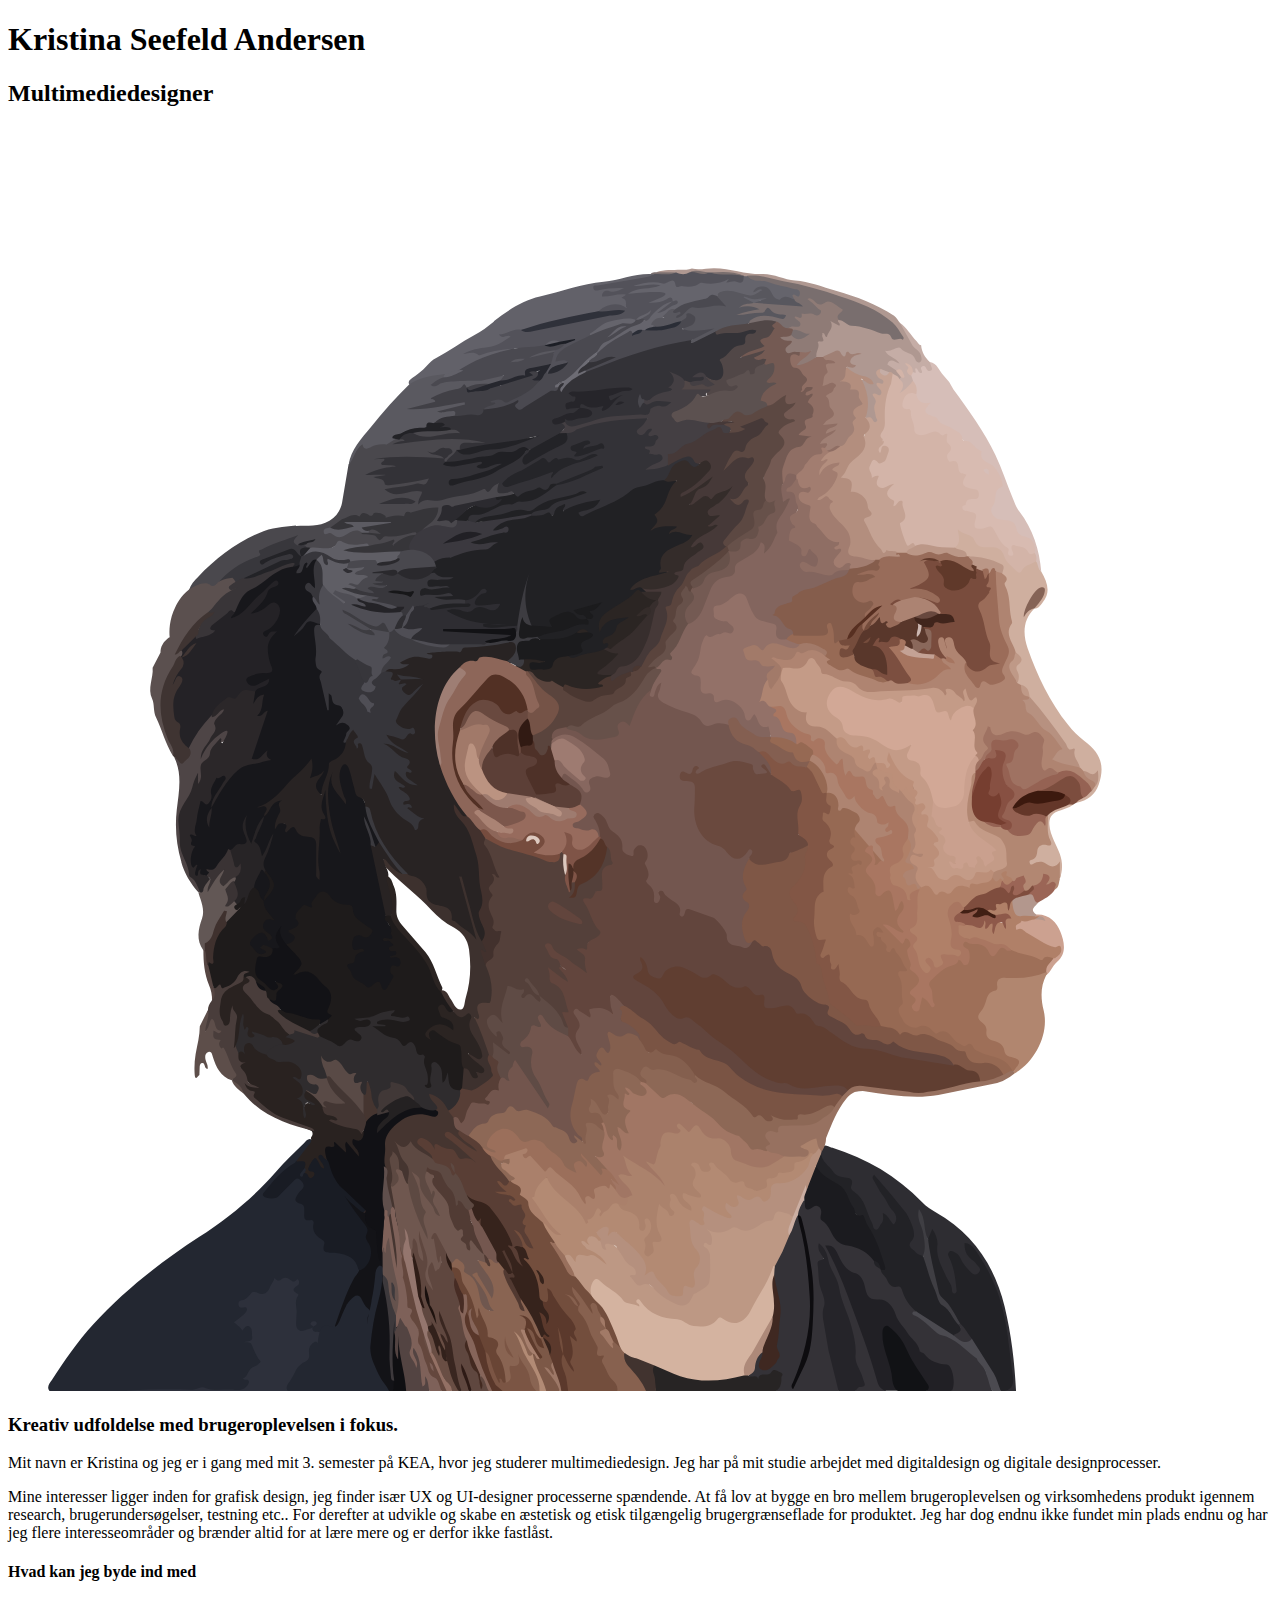
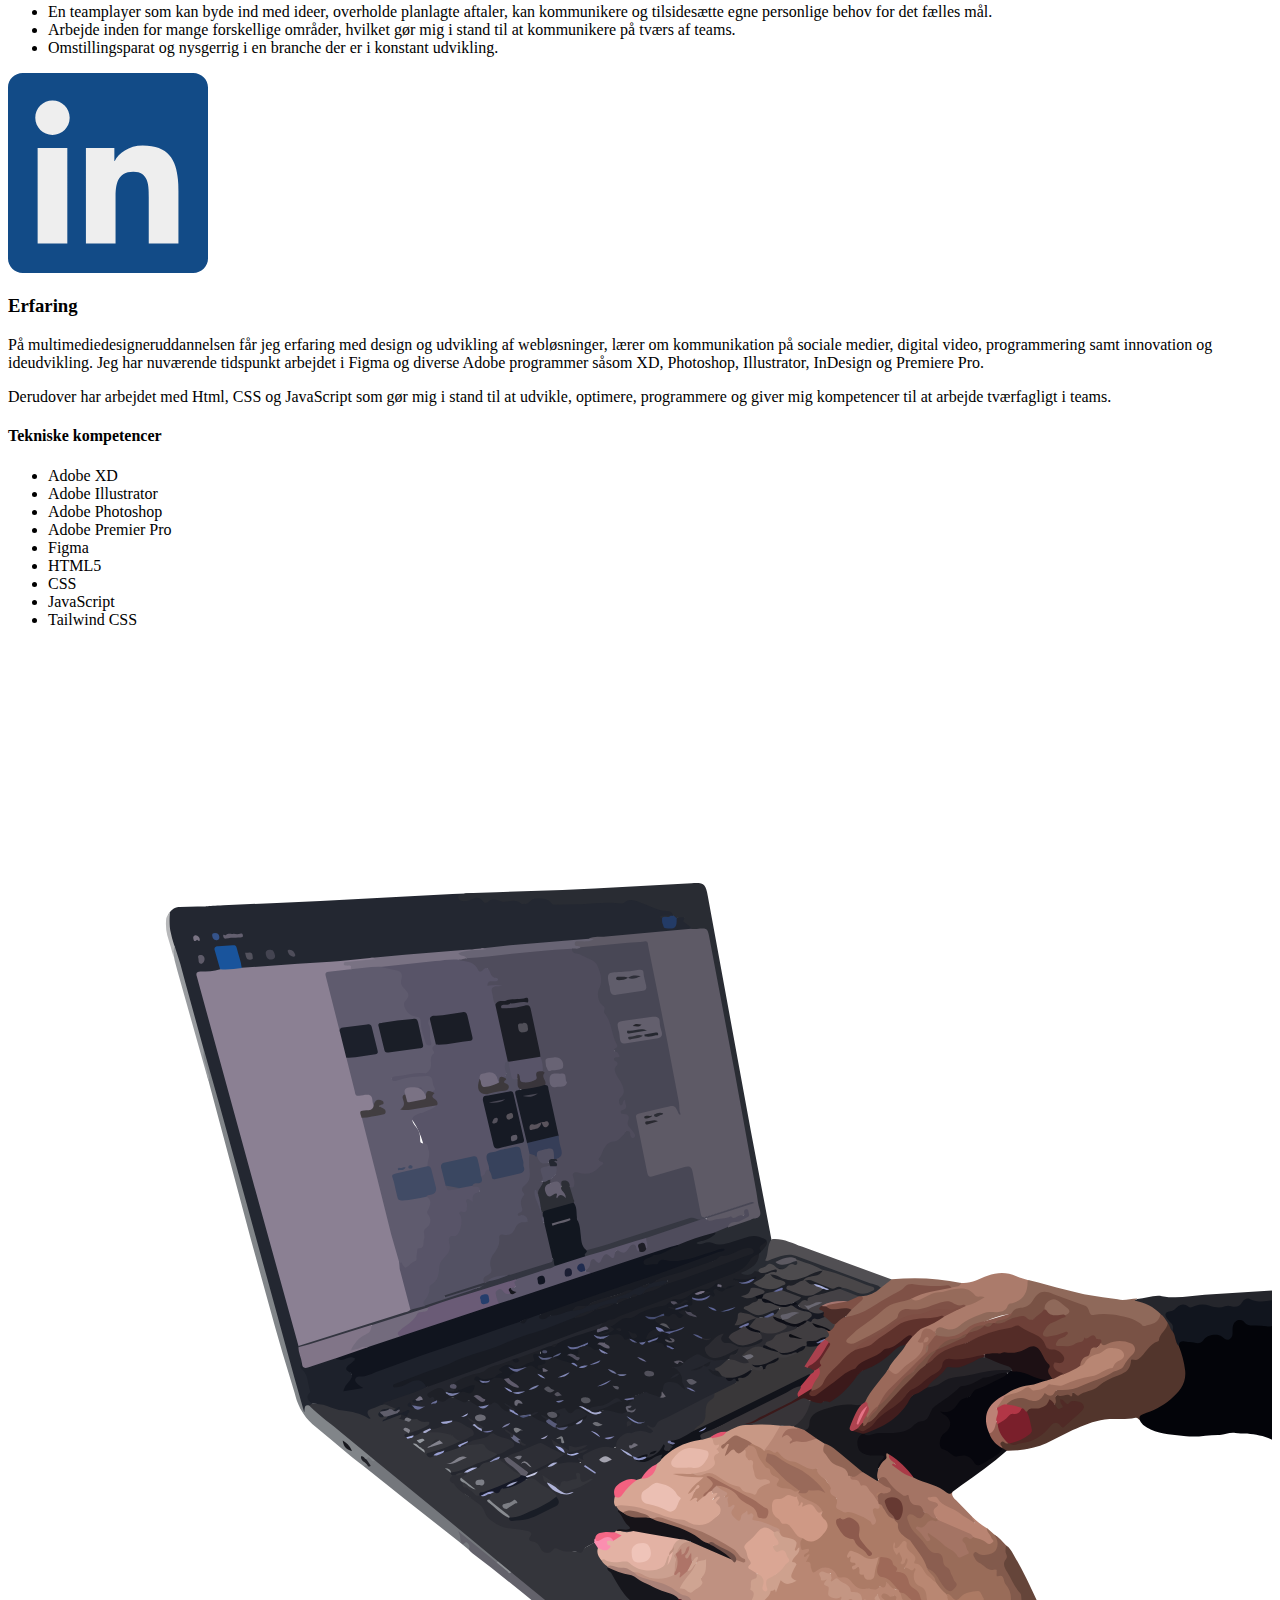
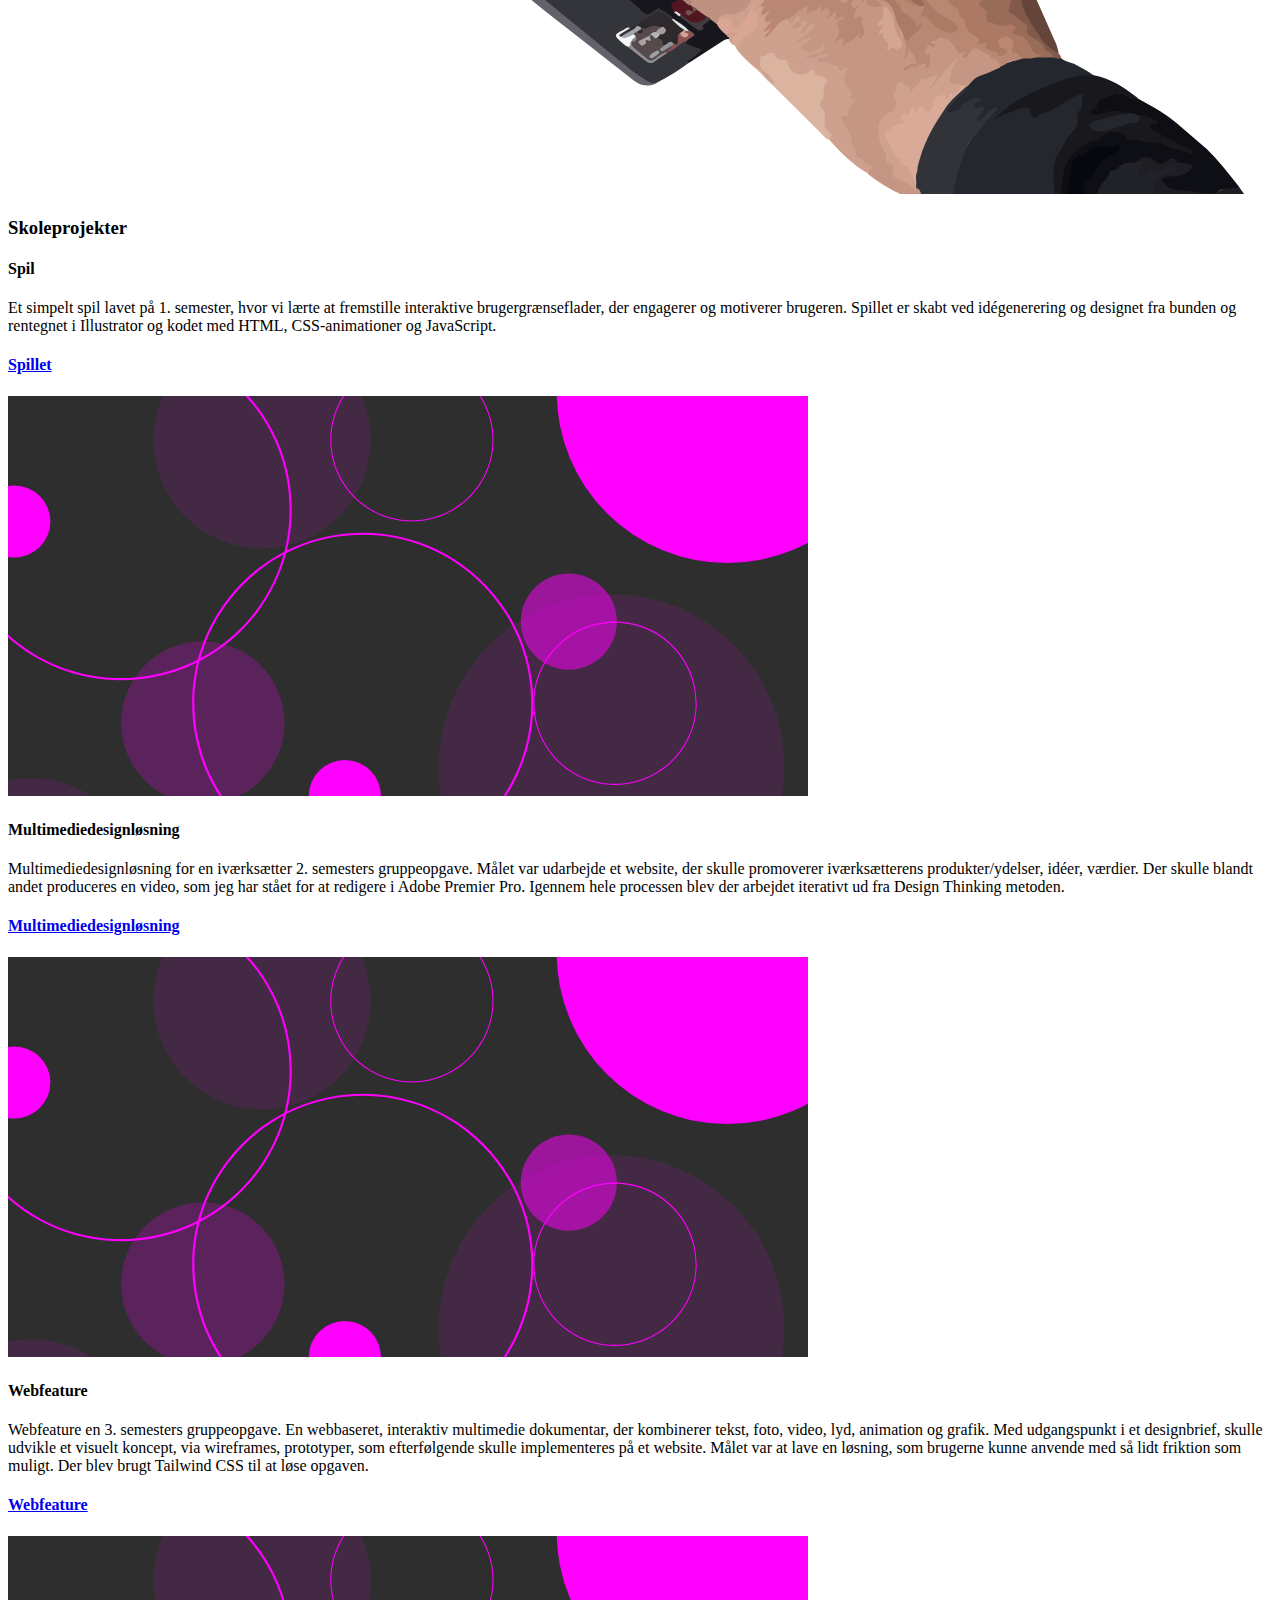
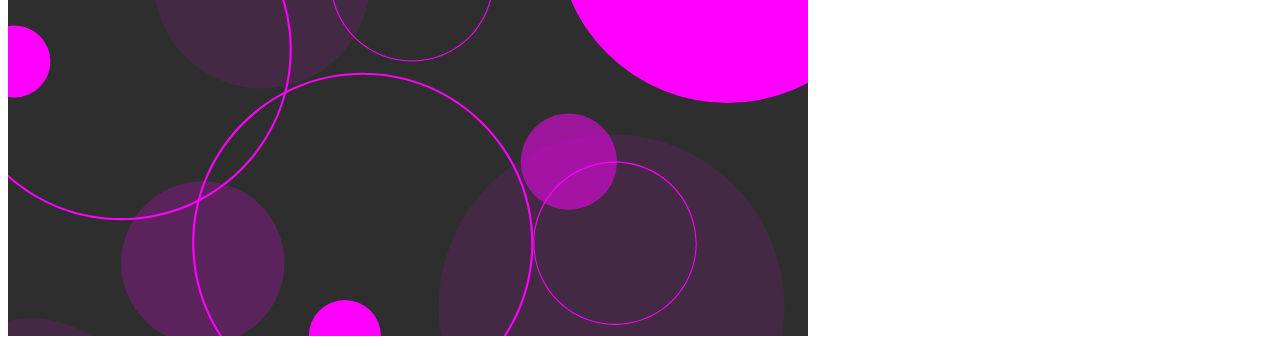
==== src/index.html @ 211380a2 "baggrundsbillede str. ændret" ====
<!DOCTYPE html>
<html lang="da">
  <head>
    <meta charset="UTF-8" />

    <meta name="viewport" content="width=device-width, initial-scale=1.0" />

    <link
      href="https://fonts.googleapis.com/css2?family=Archivo+Black&family=Carter+One&family=Roboto:wght@300;400;700;900&display=swap"
      rel="stylesheet"
    />
    <link
      href="https://fonts.googleapis.com/css2?family=Source+Sans+Pro:ital,wght@0,300;0,400;0,600;0,700;1,400&display=swap"
      rel="stylesheet"
    />

    <title>Portfolio</title>
  </head>
  <body class="mx-auto max-w-7xl bg-grey">
    <main>
      <section class="grid gap-5 p-5 lg:relative lg:grid-cols-2">
        <div
          class="gap-5 border-2 border-blaa bg-lightgrey lg:relative lg:flex lg:flex-col"
        >
          <div class="p-10">
            <h1
              class="text-3xl font-extrabold text-offwhite sm:text-4xl md:text-5xl"
            >
              Kristina Seefeld Andersen
            </h1>
            <h2
              class="pt-2 text-lg font-thin tracking-widest text-offwhite md:text-2xl"
            >
              Multimediedesigner
            </h2>
          </div>

          <img
            class="lg:absolute lg:bottom-0"
            src="billeder/vektorbillede.svg"
            alt="vektorportræt af Kristina"
          />
        </div>
        <div class="grid lg:mx-0 lg:place-content-center">
          <div class="flex flex-col gap-5 p-8 text-offwhite md:px-16">
            <h3 class="text-xl font-black md:text-2xl">
              Kreativ udfoldelse med brugeroplevelsen i fokus.
            </h3>
            <p>
              Mit navn er Kristina og jeg er i gang med mit 3. semester på KEA,
              hvor jeg studerer multimediedesign. Jeg har på mit studie arbejdet
              med digitaldesign og digitale designprocesser.
            </p>
            <p class="pb-5">
              Mine interesser ligger inden for grafisk design, jeg finder især
              UX og UI-designer processerne spændende. At få lov at bygge en bro
              mellem brugeroplevelsen og virksomhedens produkt igennem research,
              brugerundersøgelser, testning etc.. For derefter at udvikle og
              skabe en æstetisk og etisk tilgængelig brugergrænseflade for
              produktet. Jeg har dog endnu ikke fundet min plads endnu og har
              jeg flere interesseområder og brænder altid for at lære mere og er
              derfor ikke fastlåst.
            </p>

            <h4 class="pb-2 text-xl font-black">Hvad kan jeg byde ind med</h4>
            <ul class="list-disc pl-14 marker:text-pink">
              <li>
                En teamplayer som kan byde ind med ideer, overholde planlagte
                aftaler, kan kommunikere og tilsidesætte egne personlige behov
                for det fælles mål.
              </li>
              <li>
                Arbejde inden for mange forskellige områder, hvilket gør mig i
                stand til at kommunikere på tværs af teams.
              </li>
              <li>
                Omstillingsparat og nysgerrig i en branche der er i konstant
                udvikling.
              </li>
            </ul>

            <div
              class="linkedinpuls relative m-5 place-self-center drop-shadow-3xl hover:mix-blend-overlay"
            >
              <a
                href="https://www.linkedin.com/in/kristina-seefeld-andersen-multimediedesigner"
                target="blank"
                ><img
                  class="h-16 w-16"
                  src="billeder/linkedin.svg"
                  alt="link til linkedinprofil"
              /></a>
            </div>
          </div>
        </div>
      </section>
      <section class="grid gap-5 px-5 pb-5 lg:grid-cols-2">
        <div class="order-last lg:order-none lg:grid lg:place-content-center">
          <div class="flex flex-col gap-5 p-8 text-offwhite md:px-16 lg:mx-0">
            <h3 class="text-xl font-black md:text-2xl">Erfaring</h3>
            <p>
              På multimediedesigneruddannelsen får jeg erfaring med design og
              udvikling af webløsninger, lærer om kommunikation på sociale
              medier, digital video, programmering samt innovation og
              ideudvikling. Jeg har nuværende tidspunkt arbejdet i Figma og
              diverse Adobe programmer såsom XD, Photoshop, Illustrator,
              InDesign og Premiere Pro.
            </p>
            <p class="pb-5">
              Derudover har arbejdet med Html, CSS og JavaScript som gør mig i
              stand til at udvikle, optimere, programmere og giver mig
              kompetencer til at arbejde tværfagligt i teams.
            </p>
            <h4 class="pb-2 text-xl font-black">Tekniske kompetencer</h4>
            <ul class="list-disc pl-10 marker:text-pink">
              <li>Adobe XD</li>
              <li>Adobe Illustrator</li>
              <li>Adobe Photoshop</li>
              <li>Adobe Premier Pro</li>
              <li>Figma</li>
              <li>HTML5</li>
              <li>CSS</li>
              <li>JavaScript</li>
              <li>Tailwind CSS</li>
            </ul>
          </div>
        </div>
        <div class="order-1 border-2 border-blaa bg-lightgrey lg:relative">
          <img
            class="max-w-3xl lg:absolute lg:bottom-0"
            src="billeder/pcskaerm.svg"
            alt="vektorbillede af pc-skærm"
          />
        </div>
      </section>
      <section>
        <div class="mx-5 mb-5 border-2 border-blaa bg-lightgrey">
          <h3
            class="pt-10 pl-8 text-2xl font-black text-offwhite md:pb-20 md:pl-16"
          >
            Skoleprojekter
          </h3>
          <div class="grid gap-24 p-8 text-offwhite md:px-16 lg:grid-rows-2">
            <div class="grid gap-10 lg:grid-cols-2" id="skoleprojekter">
              <div>
                <h4 class="pb-5 text-xl font-black">Spil</h4>
                <p>
                  Et simpelt spil lavet på 1. semester, hvor vi lærte at
                  fremstille interaktive brugergrænseflader, der engagerer og
                  motiverer brugeren. Spillet er skabt ved idégenerering og
                  designet fra bunden og rentegnet i Illustrator og kodet med
                  HTML, CSS-animationer og JavaScript.
                </p>
              </div>
              <div class="group relative">
                <a
                  class=""
                  href="https://seefeld.dk/kea/skoleprojekt_spil/"
                  target="blank"
                >
                  <h4
                    class="absolute top-1/2 left-1/2 z-10 -translate-x-1/2 -translate-y-1/2 transform cursor-pointer text-xl font-bold text-offwhite underline drop-shadow-xl transition duration-300 ease-in-out group-hover:visible md:text-2xl"
                    id="text1"
                  >
                    Spillet
                  </h4>
                  <img
                    class="animationspuls transition duration-300 ease-in-out group-hover:opacity-50"
                    src="billeder/baggrund.svg"
                    alt="skoleprojekt spil"
                    width="800"
                    height="400"
                  />
                </a>
              </div>
            </div>
            <div class="grid gap-10 lg:grid-cols-2" id="skoleprojekter">
              <div>
                <h4 class="pb-5 text-xl font-black">Multimediedesignløsning</h4>
                <p>
                  Multimediedesignløsning for en iværksætter 2. semesters
                  gruppeopgave. Målet var udarbejde et website, der skulle
                  promoverer iværksætterens produkter/ydelser, idéer, værdier.
                  Der skulle blandt andet produceres en video, som jeg har stået
                  for at redigere i Adobe Premier Pro. Igennem hele processen
                  blev der arbejdet iterativt ud fra Design Thinking metoden.
                </p>
              </div>
              <div class="group relative">
                <a
                  href="http://perfpics.dk/kea/2_sem/sejlservice_wp/"
                  target="blank"
                >
                  <h4
                    class="absolute top-1/2 left-1/2 z-10 -translate-x-1/2 -translate-y-1/2 transform cursor-pointer text-xl font-bold underline drop-shadow-xl group-hover:visible md:text-2xl"
                  >
                    Multimediedesignløsning
                  </h4>
                  <img
                    class="animationspuls transition duration-300 ease-in-out group-hover:opacity-50"
                    src="billeder/baggrund.svg"
                    alt="skoleprojekt webfeature"
                    width="800"
                    height="400"
                  />
                </a>
              </div>
            </div>
            <div class="grid gap-10 lg:grid-cols-2" id="skoleprojekter">
              <div>
                <h4 class="pb-5 text-2xl font-black">Webfeature</h4>
                <p>
                  Webfeature en 3. semesters gruppeopgave. En webbaseret,
                  interaktiv multimedie dokumentar, der kombinerer tekst, foto,
                  video, lyd, animation og grafik. Med udgangspunkt i et
                  designbrief, skulle udvikle et visuelt koncept, via
                  wireframes, prototyper, som efterfølgende skulle implementeres
                  på et website. Målet var at lave en løsning, som brugerne
                  kunne anvende med så lidt friktion som muligt. Der blev brugt
                  Tailwind CSS til at løse opgaven.
                </p>
              </div>
              <div class="group relative">
                <a
                  href="https://seefeld.dk/kea/skoleprojekt_webfeature/"
                  target="blank"
                >
                  <h4
                    class="absolute top-1/2 left-1/2 z-10 -translate-x-1/2 -translate-y-1/2 transform cursor-pointer text-xl font-bold underline drop-shadow-xl group-hover:visible md:text-2xl"
                  >
                    Webfeature
                  </h4>
                  <img
                    class="animationspuls transition duration-300 ease-in-out group-hover:opacity-50"
                    src="billeder/baggrund.svg"
                    alt="skoleprojekt webfeature"
                    width="800"
                    height="400"
                  />
                </a>
              </div>
            </div>
          </div>
        </div>
      </section>
    </main>
    <script type="module" src="./main.js"></script>
  </body>
</html>
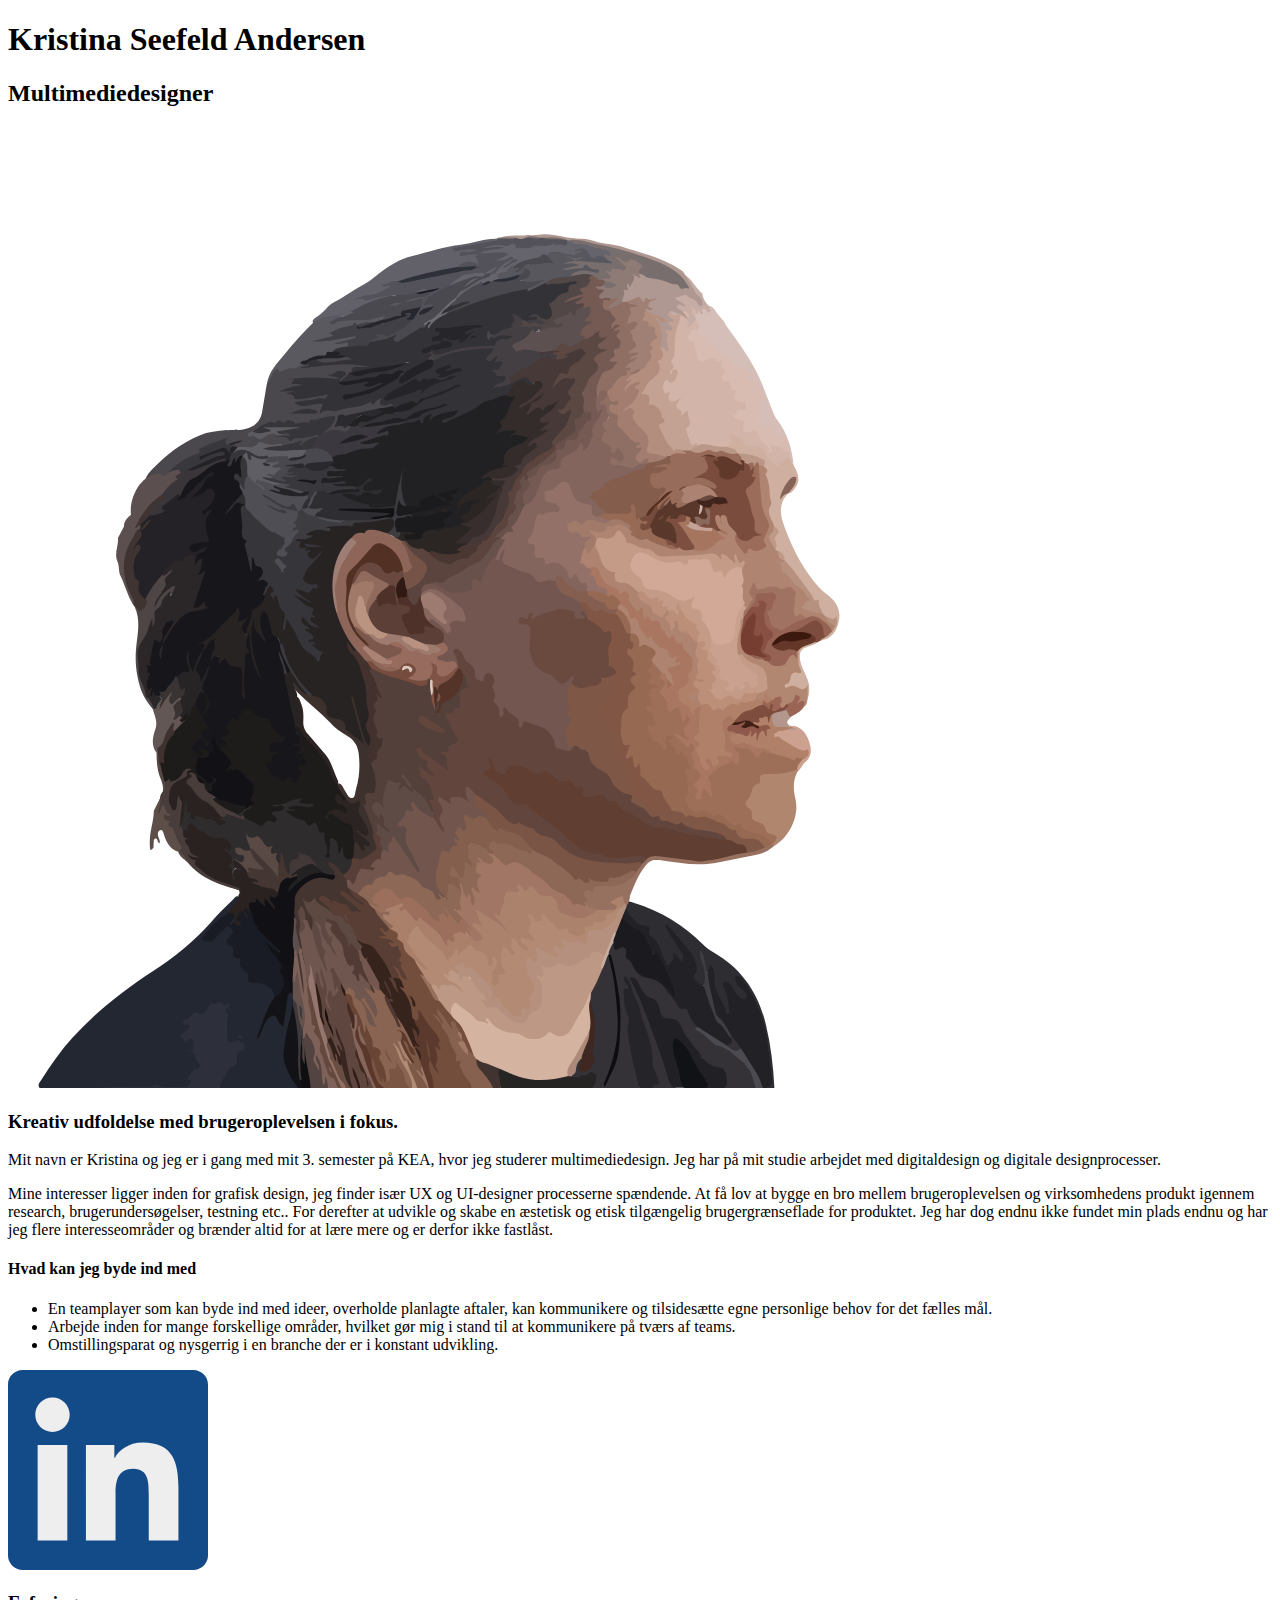
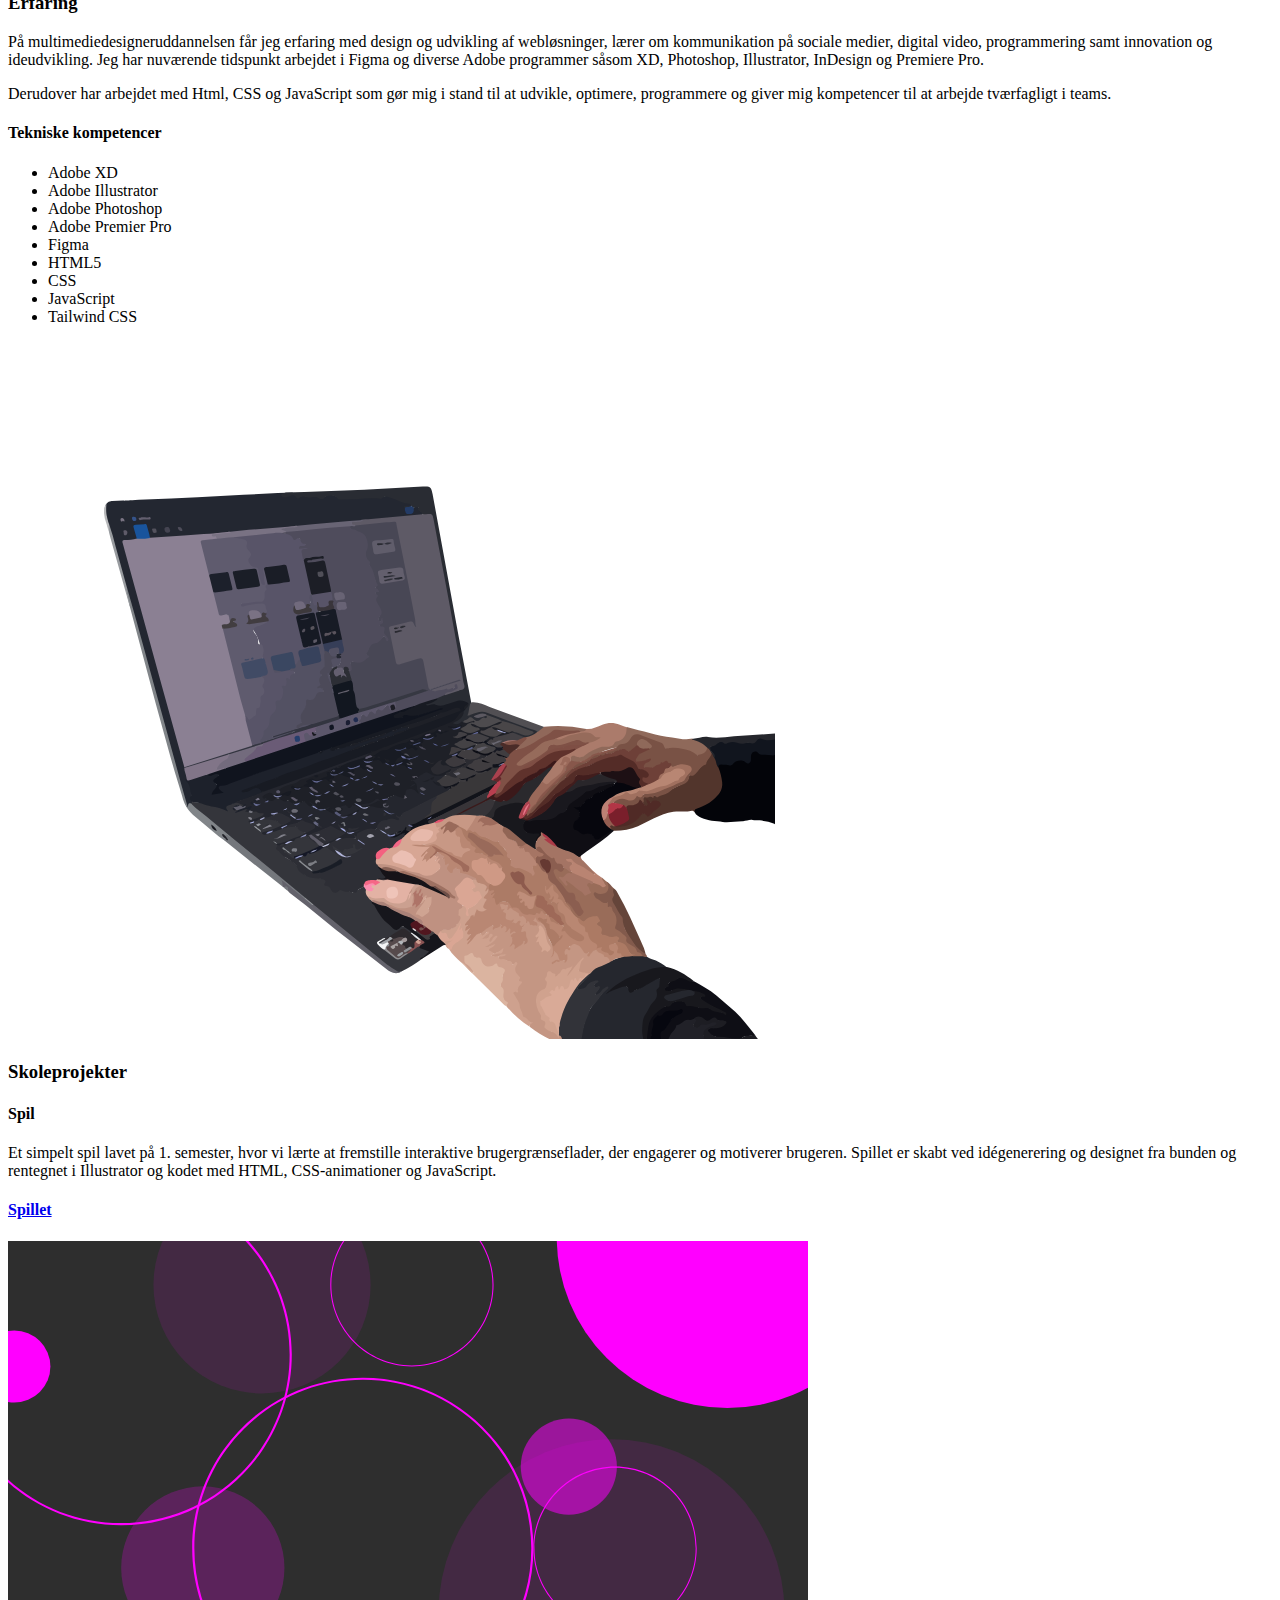
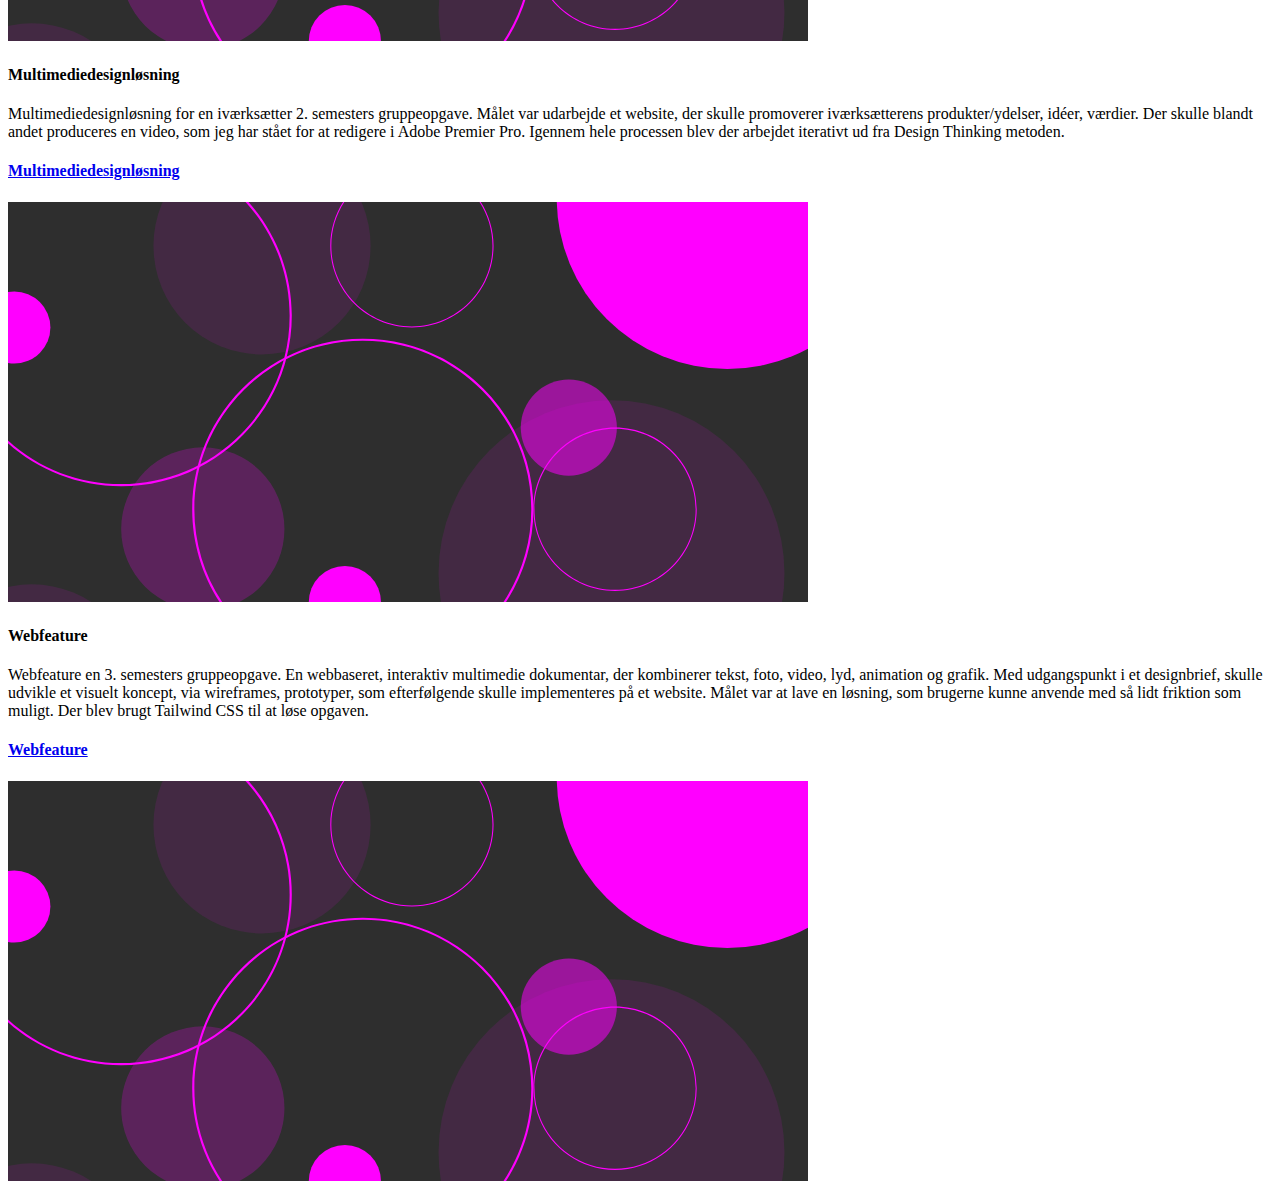
==== commit bf05f821: "w&h" ====
--- a/src/index.html
+++ b/src/index.html
@@ -6,11 +6,7 @@
     <meta name="viewport" content="width=device-width, initial-scale=1.0" />
 
     <link
-      href="https://fonts.googleapis.com/css2?family=Archivo+Black&family=Carter+One&family=Roboto:wght@300;400;700;900&display=swap"
-      rel="stylesheet"
-    />
-    <link
-      href="https://fonts.googleapis.com/css2?family=Source+Sans+Pro:ital,wght@0,300;0,400;0,600;0,700;1,400&display=swap"
+      href="https://fonts.googleapis.com/css2?family=Archivo+Black&family=Source+Sans+Pro:wght@300;400;700&display=swap"
       rel="stylesheet"
     />
 
@@ -39,6 +35,8 @@
             class="lg:absolute lg:bottom-0"
             src="billeder/vektorbillede.svg"
             alt="vektorportræt af Kristina"
+            width="961"
+            height="961"
           />
         </div>
         <div class="grid lg:mx-0 lg:place-content-center">
@@ -130,6 +128,8 @@
             class="max-w-3xl lg:absolute lg:bottom-0"
             src="billeder/pcskaerm.svg"
             alt="vektorbillede af pc-skærm"
+            width="767"
+            height="697"
           />
         </div>
       </section>
@@ -143,7 +143,7 @@
           <div class="grid gap-24 p-8 text-offwhite md:px-16 lg:grid-rows-2">
             <div class="grid gap-10 lg:grid-cols-2" id="skoleprojekter">
               <div>
-                <h4 class="pb-5 text-xl font-black">Spil</h4>
+                <h4 class="pb-5 text-2xl font-bold">Spil</h4>
                 <p>
                   Et simpelt spil lavet på 1. semester, hvor vi lærte at
                   fremstille interaktive brugergrænseflader, der engagerer og
@@ -176,7 +176,7 @@
             </div>
             <div class="grid gap-10 lg:grid-cols-2" id="skoleprojekter">
               <div>
-                <h4 class="pb-5 text-xl font-black">Multimediedesignløsning</h4>
+                <h4 class="pb-5 text-2xl font-bold">Multimediedesignløsning</h4>
                 <p>
                   Multimediedesignløsning for en iværksætter 2. semesters
                   gruppeopgave. Målet var udarbejde et website, der skulle
@@ -208,7 +208,7 @@
             </div>
             <div class="grid gap-10 lg:grid-cols-2" id="skoleprojekter">
               <div>
-                <h4 class="pb-5 text-2xl font-black">Webfeature</h4>
+                <h4 class="pb-5 text-2xl font-bold">Webfeature</h4>
                 <p>
                   Webfeature en 3. semesters gruppeopgave. En webbaseret,
                   interaktiv multimedie dokumentar, der kombinerer tekst, foto,
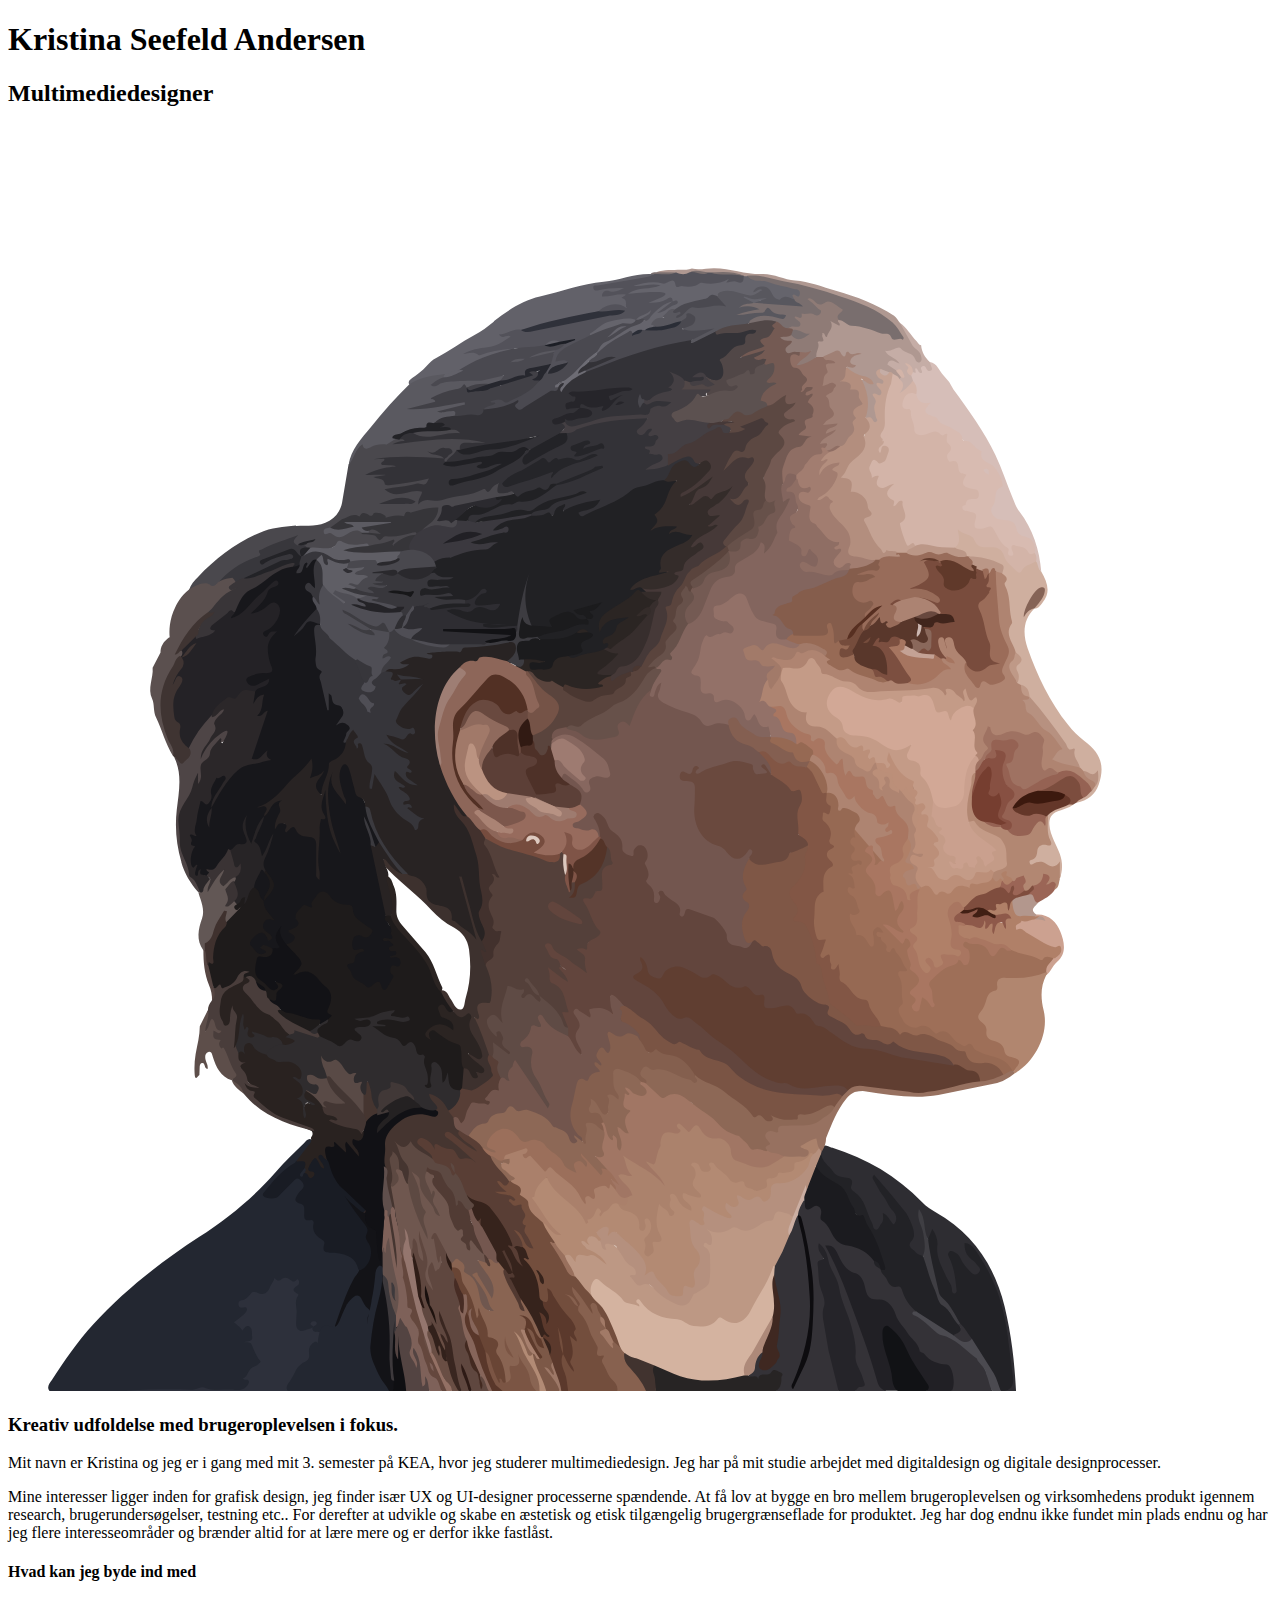
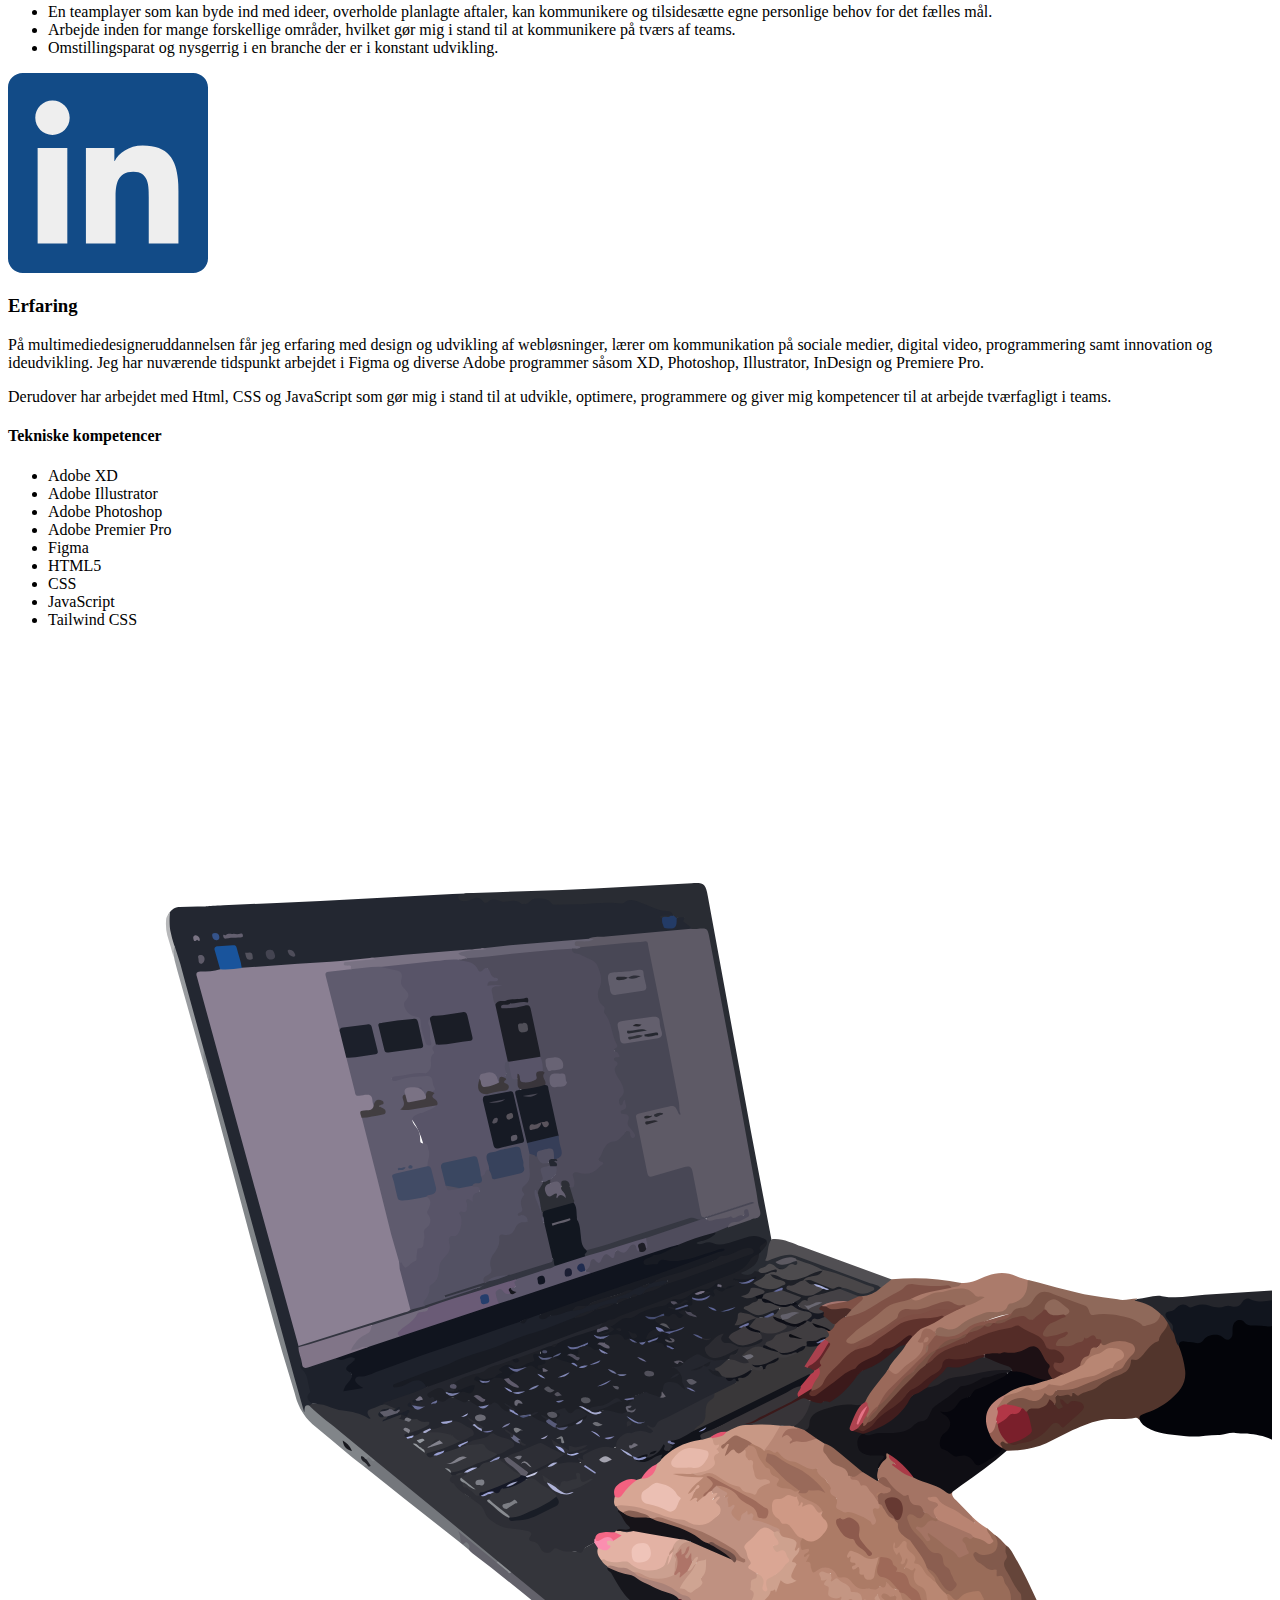
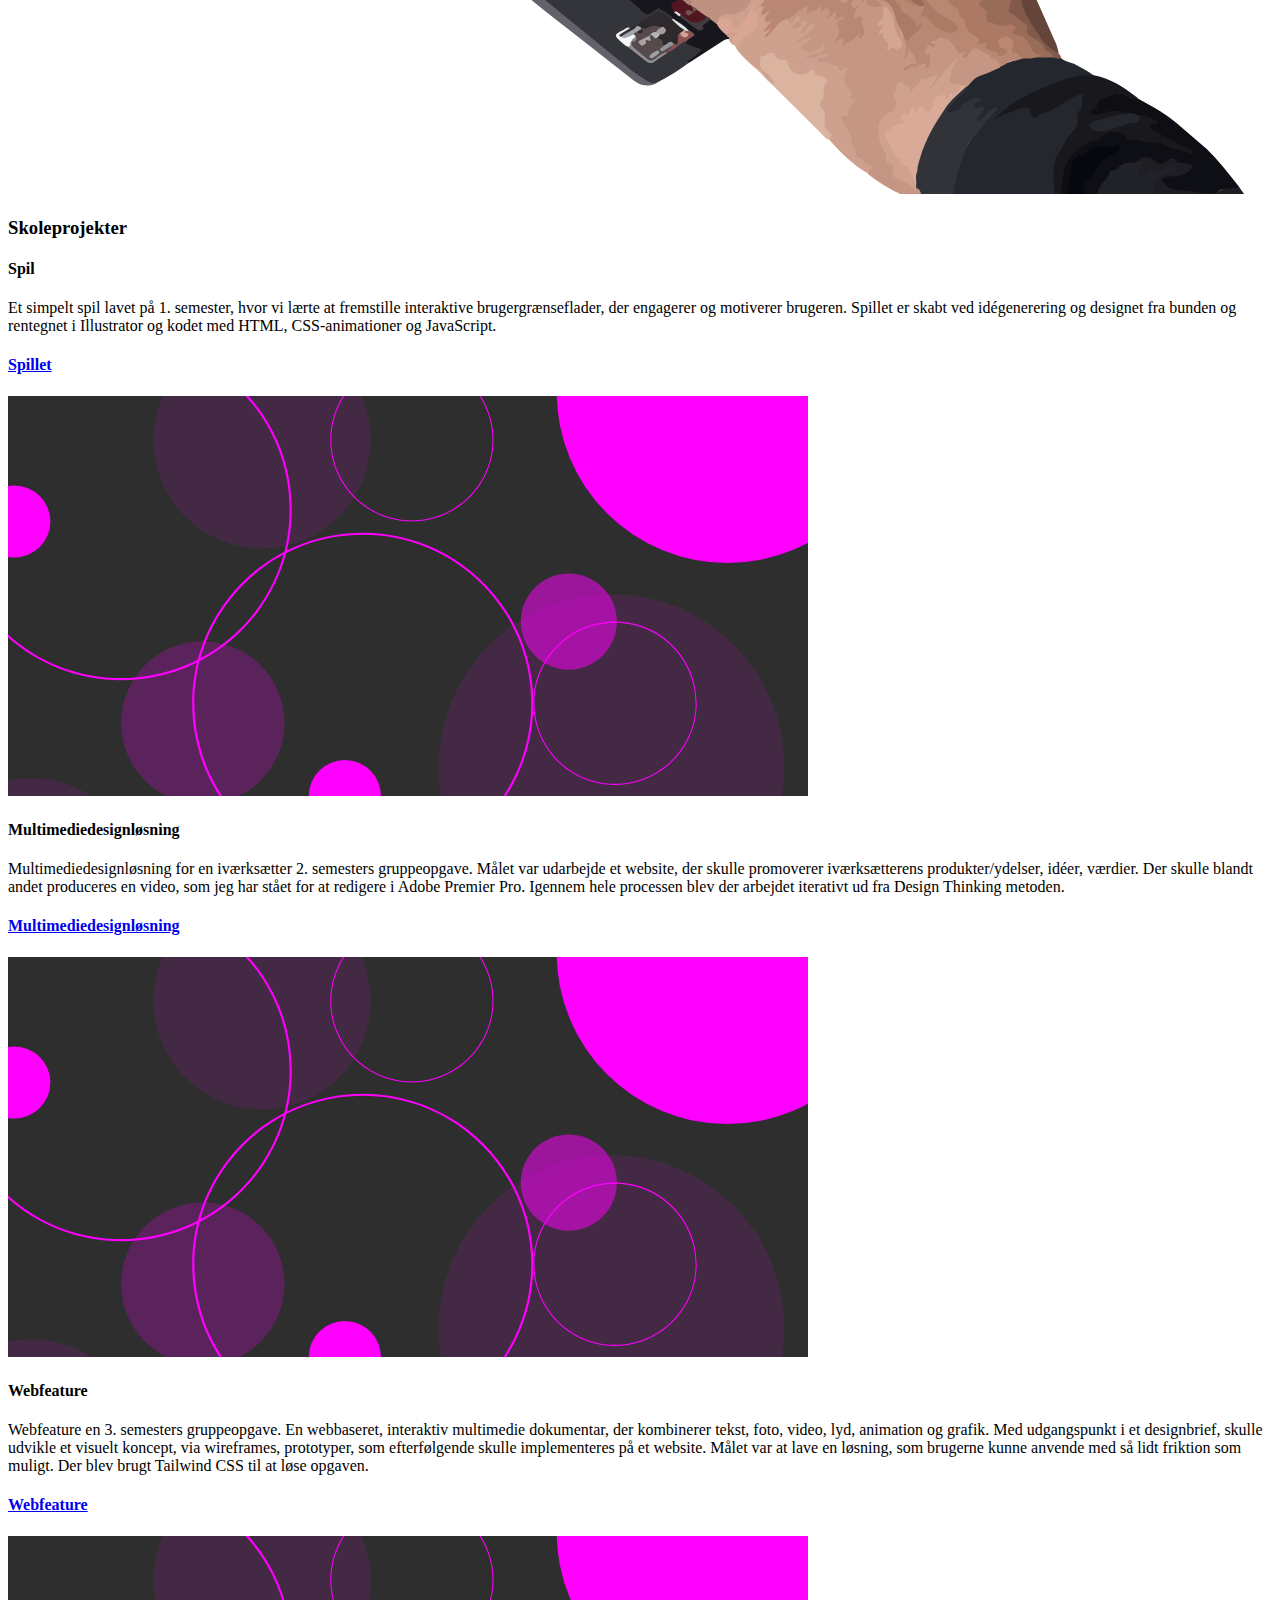
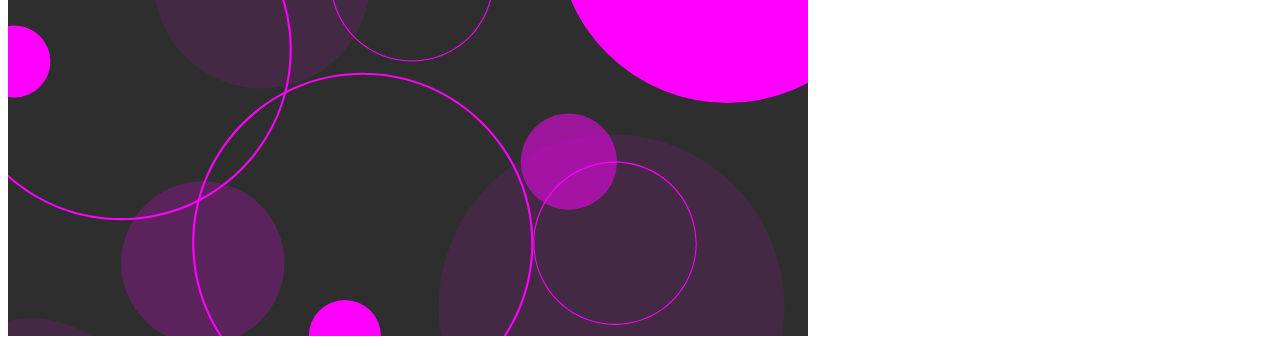
==== commit a7ef9ea8: "w&h fjernet" ====
--- a/src/index.html
+++ b/src/index.html
@@ -35,8 +35,6 @@
             class="lg:absolute lg:bottom-0"
             src="billeder/vektorbillede.svg"
             alt="vektorportræt af Kristina"
-            width="961"
-            height="961"
           />
         </div>
         <div class="grid lg:mx-0 lg:place-content-center">
@@ -128,8 +126,6 @@
             class="max-w-3xl lg:absolute lg:bottom-0"
             src="billeder/pcskaerm.svg"
             alt="vektorbillede af pc-skærm"
-            width="767"
-            height="697"
           />
         </div>
       </section>
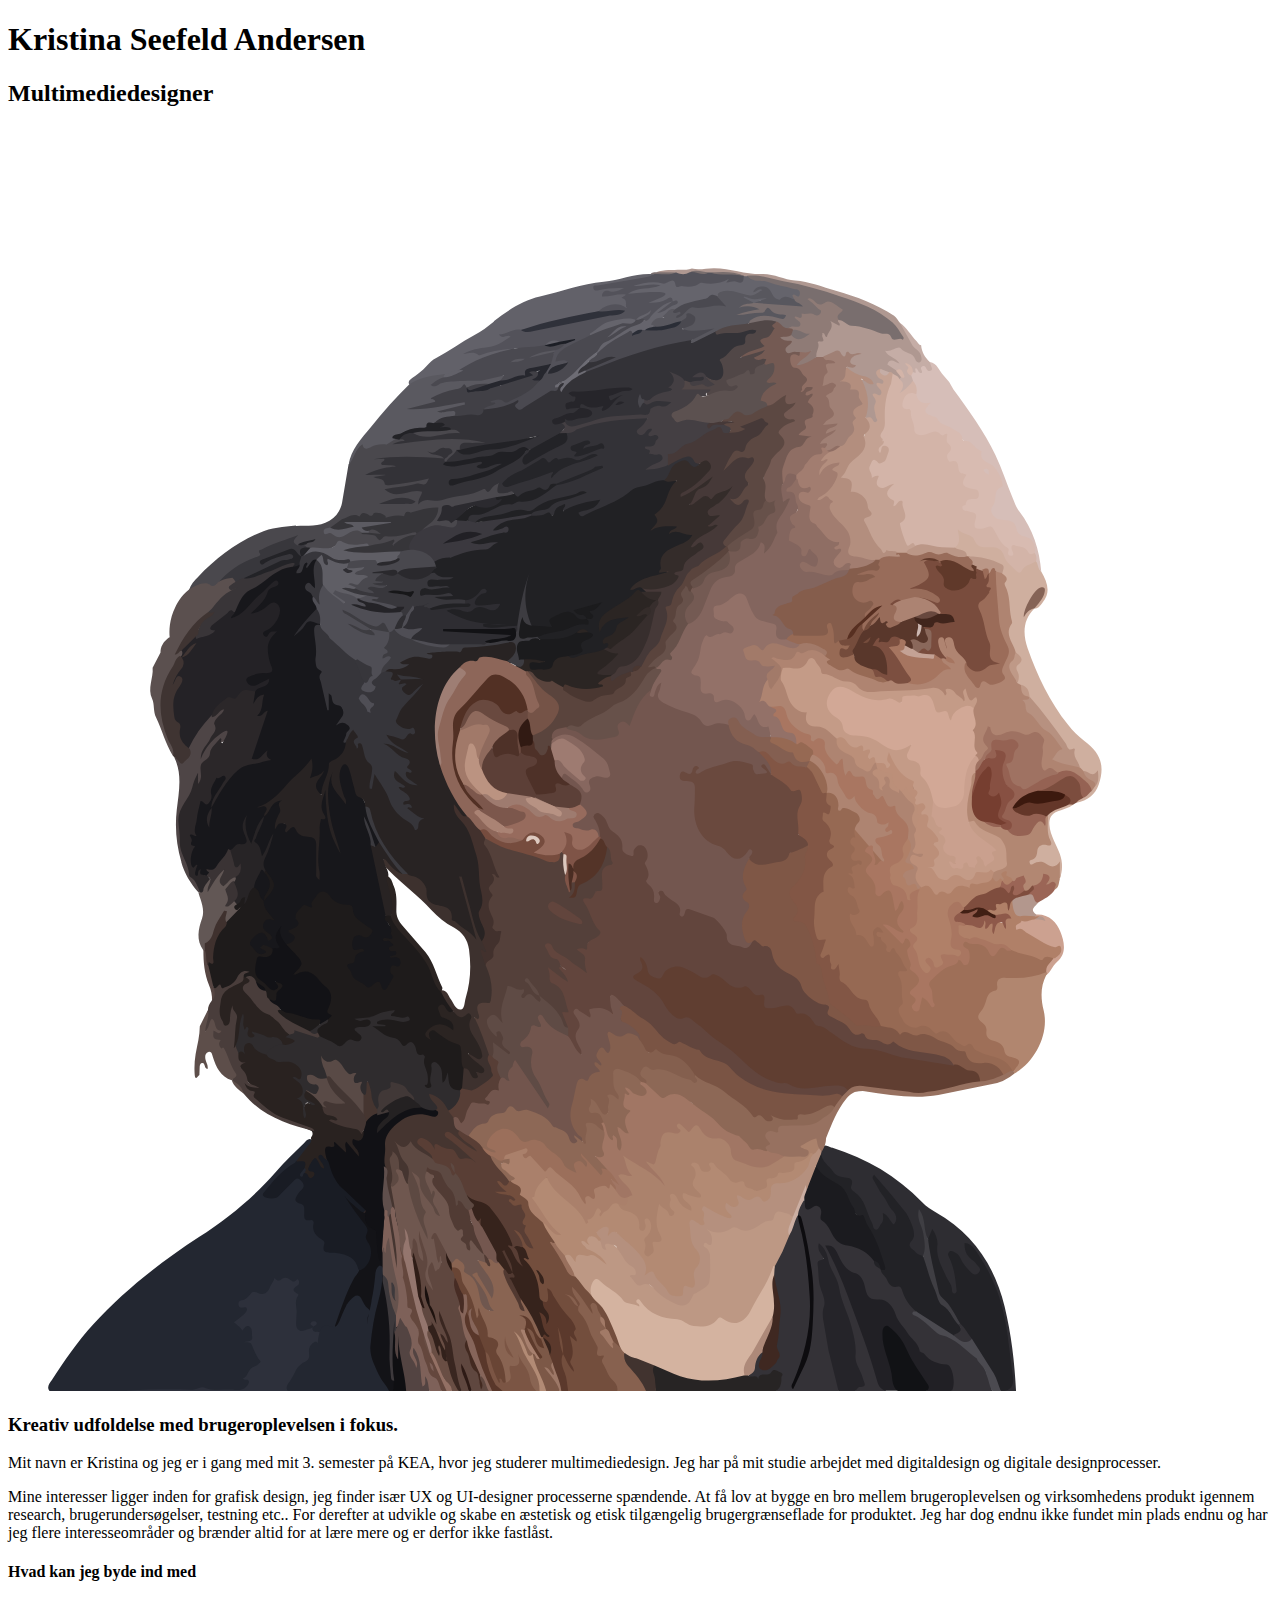
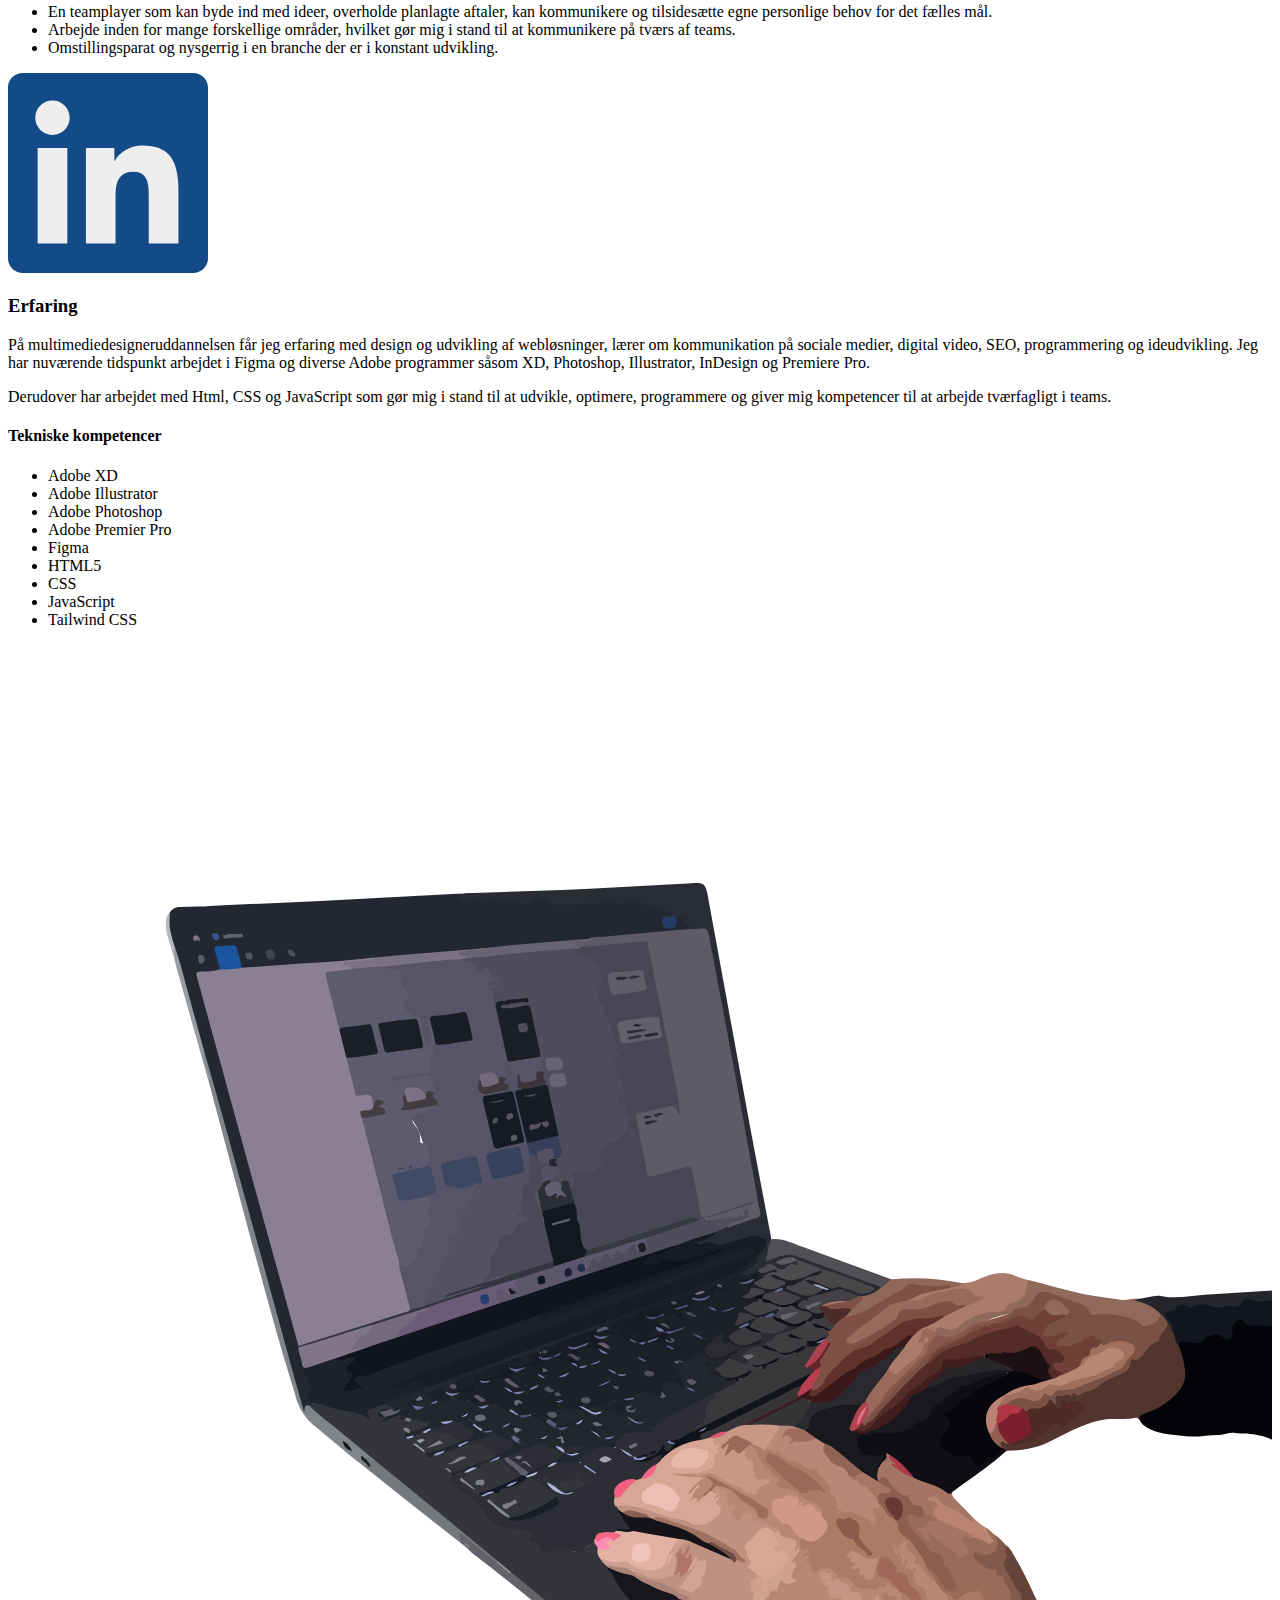
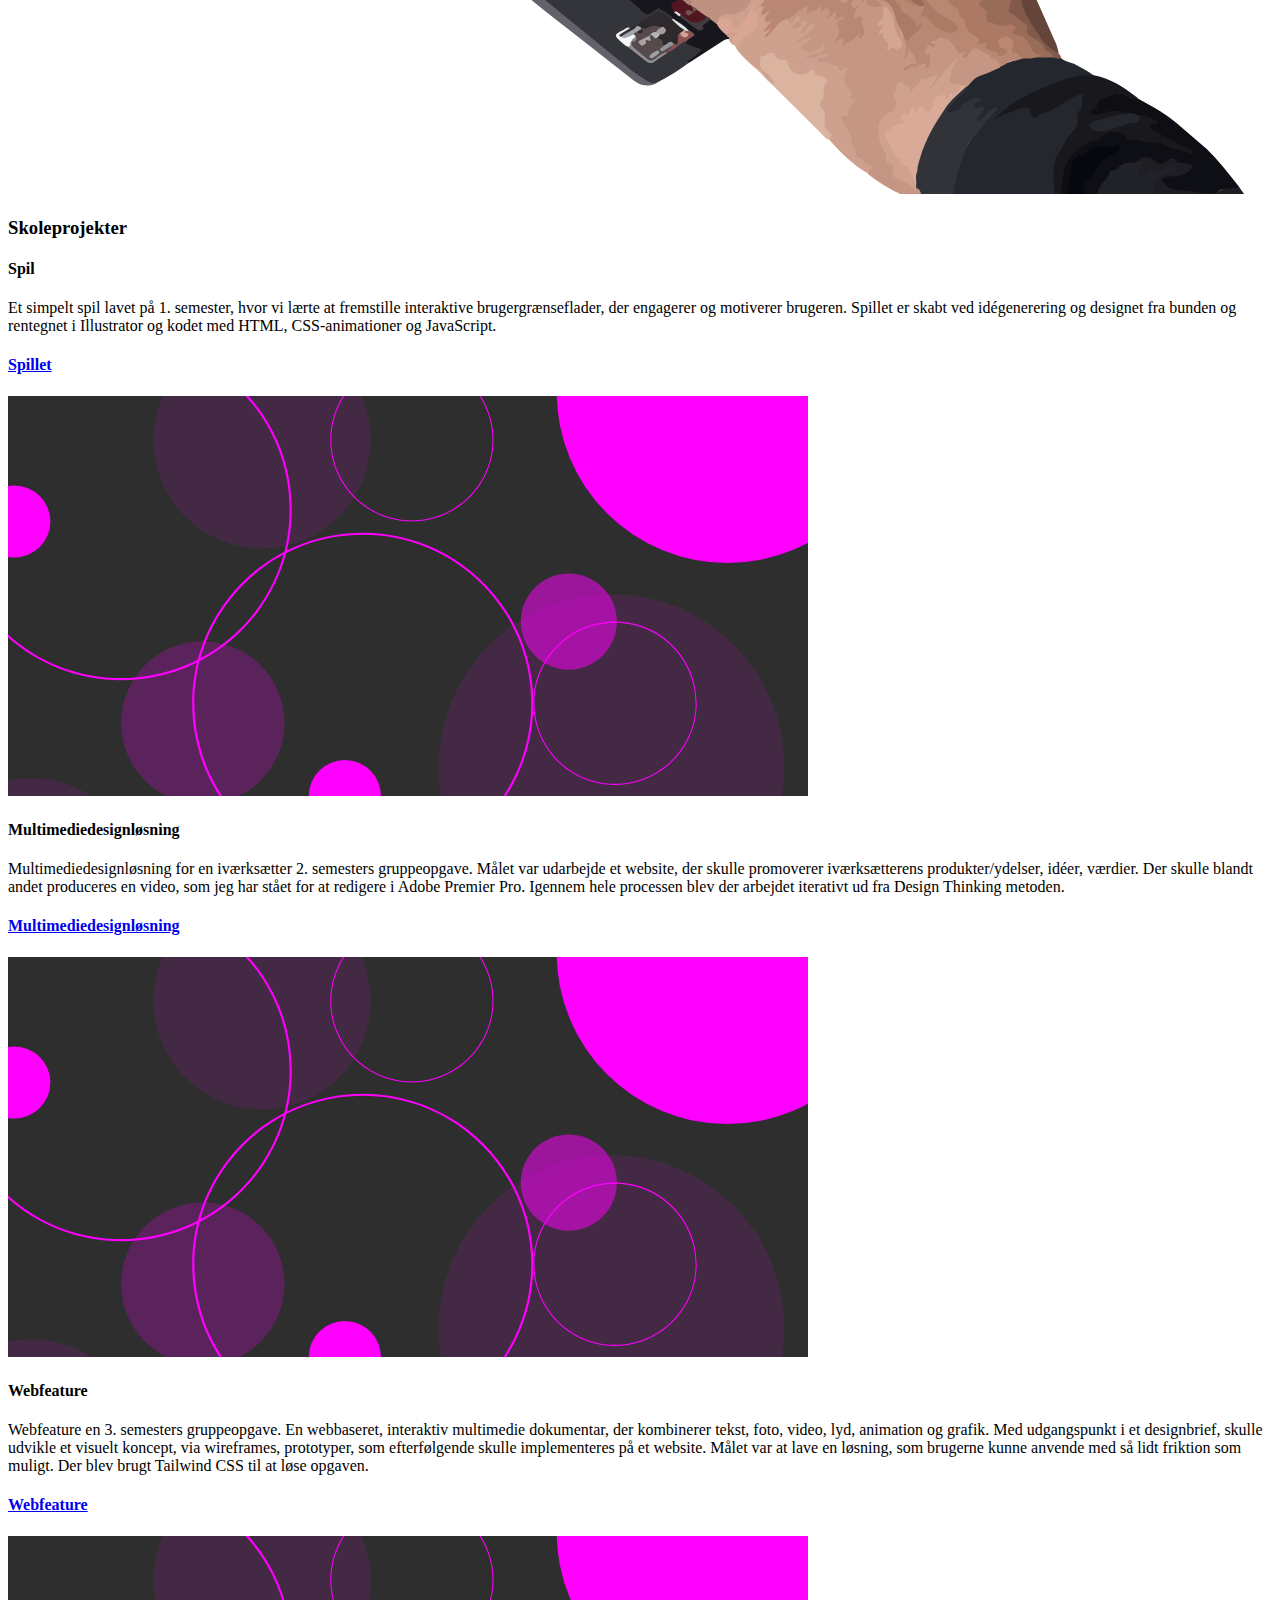
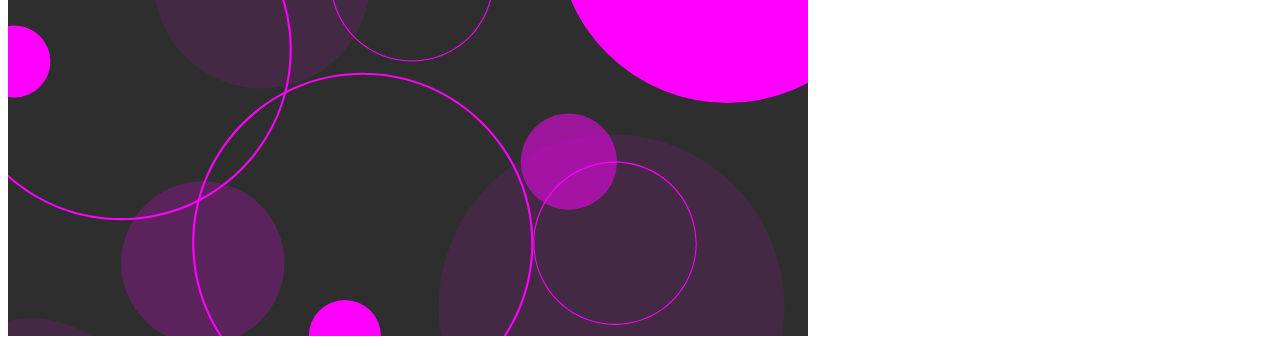
==== commit c540c154: "tekst" ====
--- a/src/index.html
+++ b/src/index.html
@@ -97,10 +97,9 @@
             <p>
               På multimediedesigneruddannelsen får jeg erfaring med design og
               udvikling af webløsninger, lærer om kommunikation på sociale
-              medier, digital video, programmering samt innovation og
-              ideudvikling. Jeg har nuværende tidspunkt arbejdet i Figma og
-              diverse Adobe programmer såsom XD, Photoshop, Illustrator,
-              InDesign og Premiere Pro.
+              medier, digital video, SEO, programmering og ideudvikling. Jeg har
+              nuværende tidspunkt arbejdet i Figma og diverse Adobe programmer
+              såsom XD, Photoshop, Illustrator, InDesign og Premiere Pro.
             </p>
             <p class="pb-5">
               Derudover har arbejdet med Html, CSS og JavaScript som gør mig i
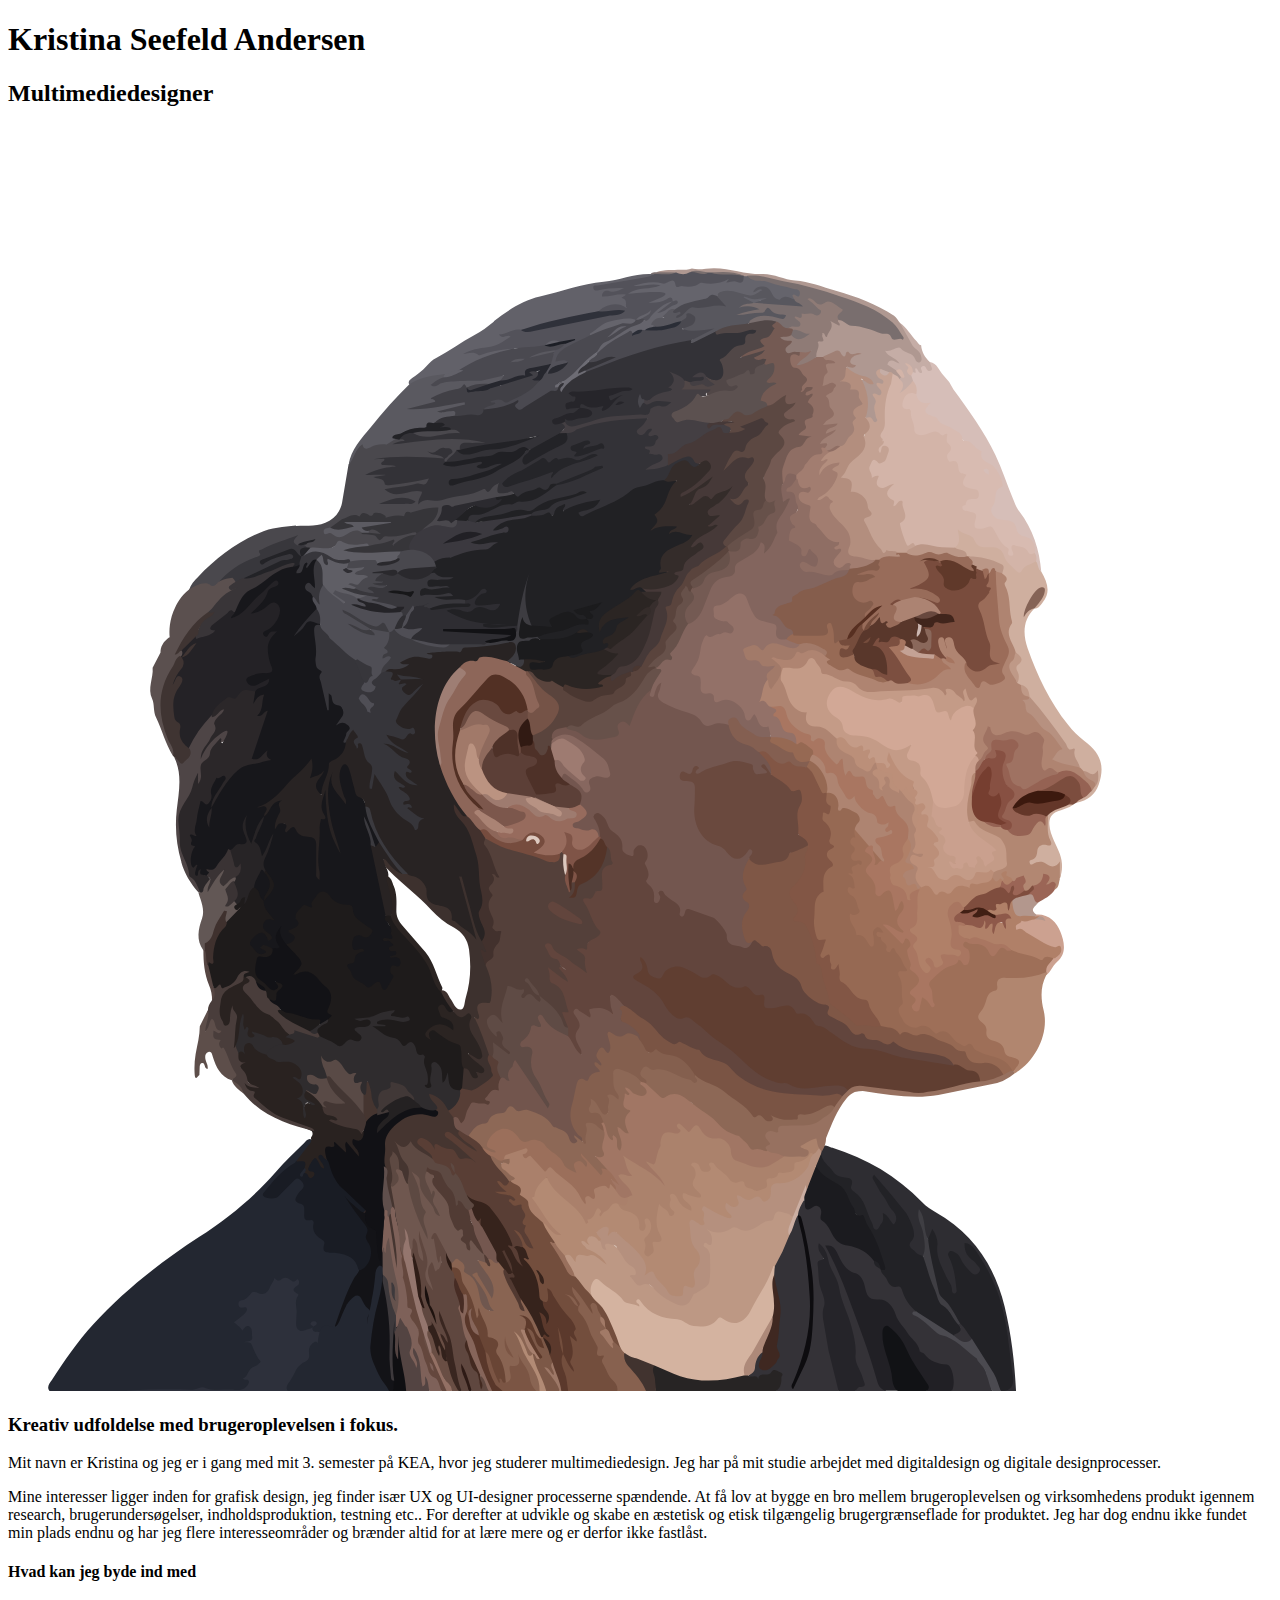
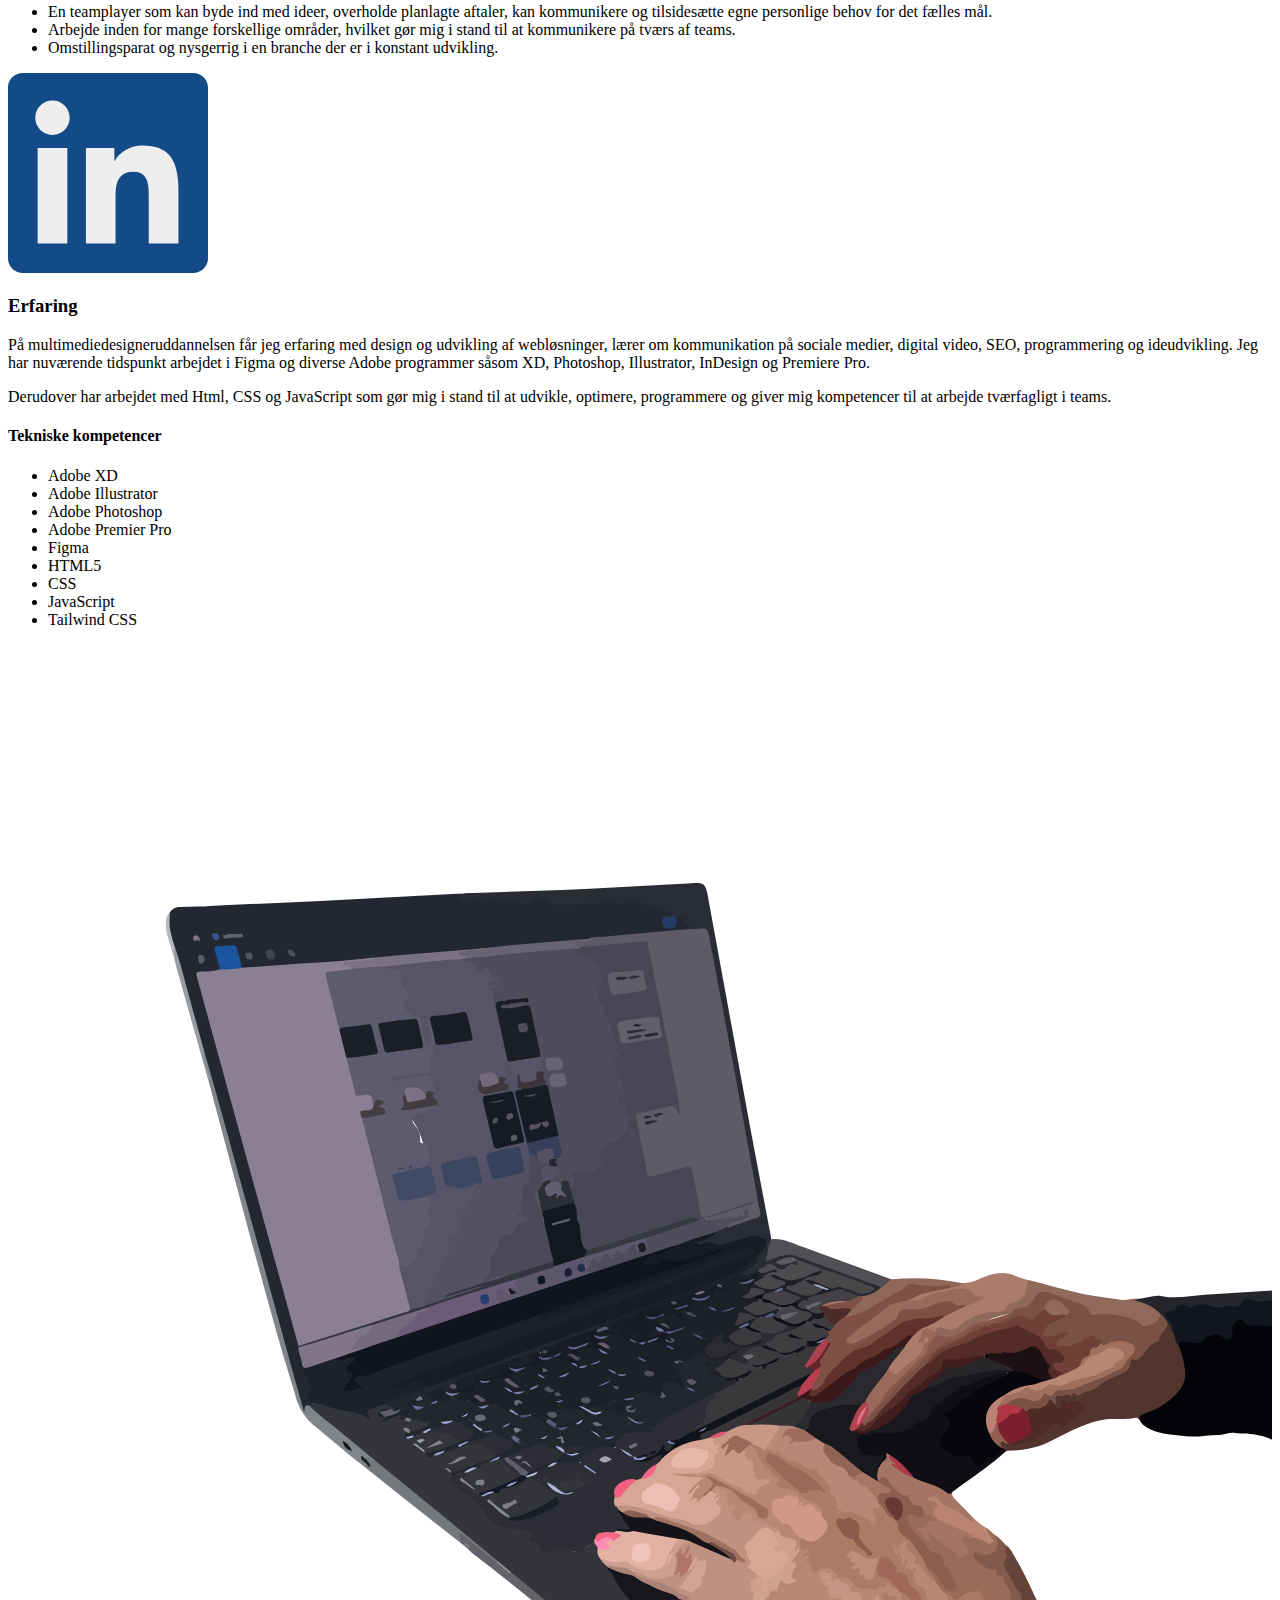
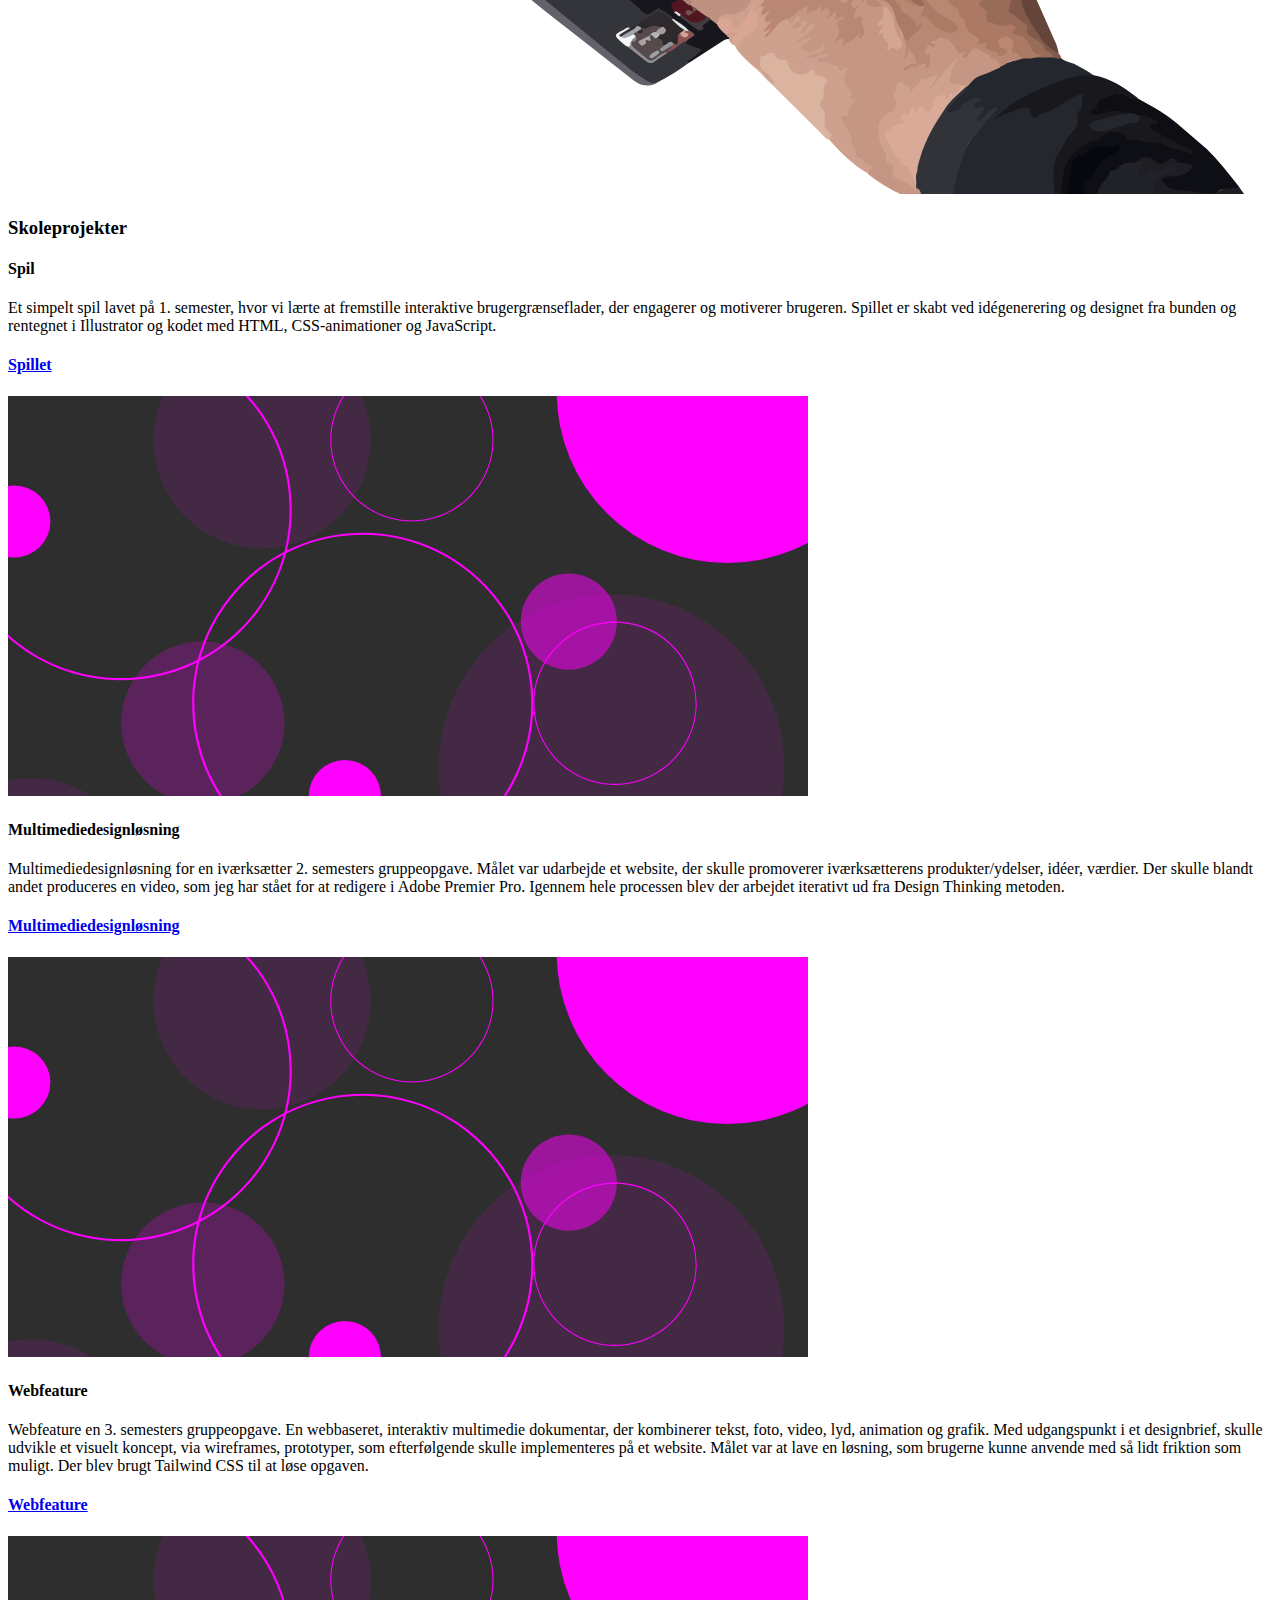
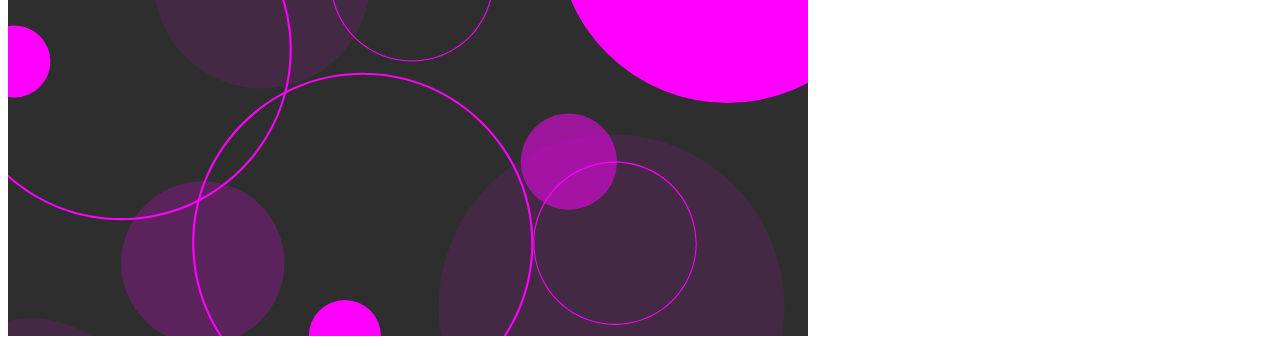
==== commit 52b9c5b9: "tekst rettelse" ====
--- a/src/index.html
+++ b/src/index.html
@@ -51,11 +51,11 @@
               Mine interesser ligger inden for grafisk design, jeg finder især
               UX og UI-designer processerne spændende. At få lov at bygge en bro
               mellem brugeroplevelsen og virksomhedens produkt igennem research,
-              brugerundersøgelser, testning etc.. For derefter at udvikle og
-              skabe en æstetisk og etisk tilgængelig brugergrænseflade for
-              produktet. Jeg har dog endnu ikke fundet min plads endnu og har
-              jeg flere interesseområder og brænder altid for at lære mere og er
-              derfor ikke fastlåst.
+              brugerundersøgelser, indholdsproduktion, testning etc.. For
+              derefter at udvikle og skabe en æstetisk og etisk tilgængelig
+              brugergrænseflade for produktet. Jeg har dog endnu ikke fundet min
+              plads endnu og har jeg flere interesseområder og brænder altid for
+              at lære mere og er derfor ikke fastlåst.
             </p>
 
             <h4 class="pb-2 text-xl font-black">Hvad kan jeg byde ind med</h4>
